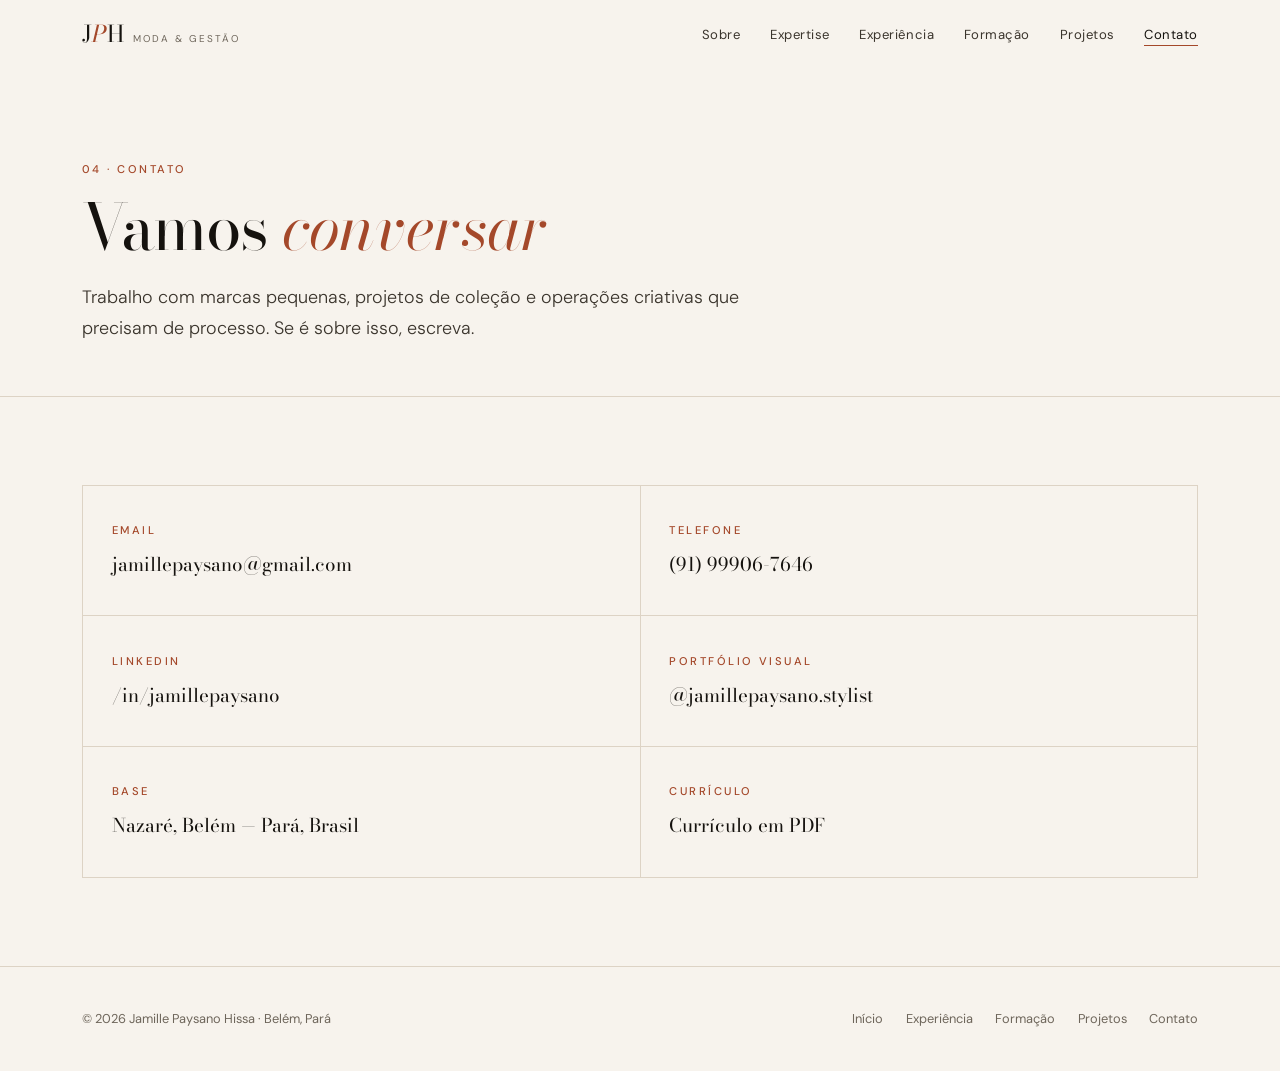
==== pages/contato.html @ a90e7019 "Site pessoal de Jamille Paysano Hissa Base estrutural do visionmauri, identidade visual refeita para" ====
<!DOCTYPE html>
<html lang="pt-BR">
<head>
<meta charset="UTF-8">
<meta name="viewport" content="width=device-width, initial-scale=1.0">
<title>Contato | Jamille Paysano Hissa</title>
<meta name="description" content="Como falar com Jamille Paysano Hissa. Belém, Pará.">
<link rel="preconnect" href="https://fonts.googleapis.com">
<link rel="preconnect" href="https://fonts.gstatic.com" crossorigin>
<link href="https://fonts.googleapis.com/css2?family=Bodoni+Moda:ital,opsz,wght@0,6..96,400;0,6..96,500;1,6..96,400&family=DM+Sans:ital,opsz,wght@0,9..40,300;0,9..40,400;0,9..40,500;1,9..40,300&display=swap" rel="stylesheet">
<link rel="stylesheet" href="../css/styles.css">
</head>
<body>

<header>
  <nav class="navbar">
    <a class="brand" href="../index.html">
      <span class="brand-mark">J<span>P</span>H</span>
      <span class="brand-sub">Moda &amp; Gestão</span>
    </a>
    <button class="nav-toggle" aria-label="Abrir menu" aria-expanded="false"><span></span><span></span><span></span></button>
    <ul class="nav-links">
      <li><a href="../index.html#sobre">Sobre</a></li>
      <li><a href="../index.html#expertise">Expertise</a></li>
      <li><a href="experiencia.html">Experiência</a></li>
      <li><a href="formacao.html">Formação</a></li>
      <li><a href="projetos.html">Projetos</a></li>
      <li><a href="contato.html" class="active">Contato</a></li>
    </ul>
  </nav>
</header>

<main>
  <section class="page-head">
    <div class="wrap">
      <p class="eyebrow">04 · Contato</p>
      <h1 class="display">Vamos <em>conversar</em></h1>
      <p class="lede">
        Trabalho com marcas pequenas, projetos de coleção e operações criativas que
        precisam de processo. Se é sobre isso, escreva.
      </p>
    </div>
  </section>

  <section class="section">
    <div class="wrap">
      <div class="contact-grid reveal">
        <div class="contact-cell">
          <span class="eyebrow">Email</span>
          <a href="mailto:jamillepaysano@gmail.com">jamillepaysano@gmail.com</a>
        </div>
        <div class="contact-cell">
          <span class="eyebrow">Telefone</span>
          <a href="tel:+5591999067646">(91) 99906-7646</a>
        </div>
        <div class="contact-cell">
          <span class="eyebrow">LinkedIn</span>
          <a href="https://www.linkedin.com/in/jamillepaysano/" target="_blank" rel="noopener">/in/jamillepaysano</a>
        </div>
        <div class="contact-cell">
          <span class="eyebrow">Portfólio visual</span>
          <a href="https://www.instagram.com/jamillepaysano.stylist/" target="_blank" rel="noopener">@jamillepaysano.stylist</a>
        </div>
        <div class="contact-cell">
          <span class="eyebrow">Base</span>
          <p>Nazaré, Belém — Pará, Brasil</p>
        </div>
        <div class="contact-cell">
          <span class="eyebrow">Currículo</span>
          <!-- SUBSTITUIR: colocar o PDF em assets/ e apontar o link -->
          <a href="#">Currículo em PDF</a>
        </div>
      </div>
    </div>
  </section>
</main>

<footer>
  <div class="wrap footer-in">
    <p>© <span data-year></span> Jamille Paysano Hissa · Belém, Pará</p>
    <div class="footer-links">
      <a href="../index.html">Início</a>
      <a href="experiencia.html">Experiência</a>
      <a href="formacao.html">Formação</a>
      <a href="projetos.html">Projetos</a>
      <a href="contato.html">Contato</a>
    </div>
  </div>
</footer>

<script src="../js/script.js"></script>
</body>
</html>
---- css/styles.css ----
/* ============================================================
   Jamille Paysano Hissa — identidade visual
   Editorial de moda com rigor de gestão.
   Bone + ink + argila. Serifa didone no display, sans no corpo.
   ============================================================ */

:root{
  --bone:#F7F3ED;
  --bone-2:#EFE9E0;
  --ink:#15120E;
  --ink-soft:#3A342C;
  --stone:#6E665B;
  --line:#DDD3C5;
  --clay:#A4482A;
  --clay-deep:#7E351D;
  --sand:#E6DCCD;
  --white:#FFFFFF;
  --radius:2px;
  --wrap:1180px;
}

*,*::before,*::after{box-sizing:border-box;margin:0;padding:0}

html{font-size:16px;scroll-behavior:smooth}

body{
  font-family:'DM Sans',-apple-system,BlinkMacSystemFont,'Segoe UI',sans-serif;
  background:var(--bone);
  color:var(--ink);
  line-height:1.65;
  -webkit-font-smoothing:antialiased;
  display:flex;flex-direction:column;min-height:100vh;
}

main{flex:1}
img{max-width:100%;height:auto;display:block}
a{color:inherit;text-decoration:none}

.wrap{width:100%;max-width:var(--wrap);margin:0 auto;padding:0 2rem}

/* ---------- tipografia ---------- */

.display{
  font-family:'Bodoni Moda',Georgia,serif;
  font-weight:400;
  letter-spacing:-.015em;
  line-height:1.04;
}
.display em{font-style:italic;color:var(--clay)}

.eyebrow{
  font-size:.7rem;font-weight:500;letter-spacing:.22em;
  text-transform:uppercase;color:var(--clay);
}
.eyebrow--muted{color:var(--stone)}

.lede{font-size:1.12rem;font-weight:300;color:var(--ink-soft);line-height:1.75}

.rule{height:1px;background:var(--line);border:0;margin:0}

/* ---------- header ---------- */

header{
  position:fixed;top:0;left:0;right:0;z-index:900;
  transition:background .35s ease, box-shadow .35s ease;
}
header.scrolled{
  background:rgba(247,243,237,.94);
  backdrop-filter:blur(14px);
  box-shadow:0 1px 0 var(--line);
}
.navbar{
  max-width:var(--wrap);margin:0 auto;padding:0 2rem;height:68px;
  display:flex;align-items:center;justify-content:space-between;gap:2rem;
}
.brand{display:flex;align-items:baseline;gap:.55rem}
.brand-mark{
  font-family:'Bodoni Moda',serif;font-size:1.45rem;font-weight:400;
  letter-spacing:.02em;
}
.brand-mark span{color:var(--clay);font-style:italic}
.brand-sub{
  font-size:.62rem;letter-spacing:.2em;text-transform:uppercase;color:var(--stone);
}
.nav-links{display:flex;align-items:center;gap:1.85rem;list-style:none}
.nav-links a{
  font-size:.82rem;letter-spacing:.04em;color:var(--ink-soft);
  padding-bottom:2px;border-bottom:1px solid transparent;transition:.2s;
}
.nav-links a:hover,.nav-links a.active{color:var(--ink);border-bottom-color:var(--clay)}
.nav-toggle{display:none;background:none;border:0;cursor:pointer;padding:.4rem}
.nav-toggle span{display:block;width:22px;height:1.5px;background:var(--ink);margin:5px 0;transition:.25s}

/* ---------- hero ---------- */

.hero{padding:11rem 0 5.5rem;position:relative;overflow:hidden}
.hero::after{
  content:"";position:absolute;right:-14vw;top:14%;
  width:46vw;height:46vw;max-width:620px;max-height:620px;
  border:1px solid var(--line);border-radius:50%;pointer-events:none;
}
.hero-grid{display:grid;grid-template-columns:1.55fr .95fr;gap:4.5rem;align-items:end;position:relative;z-index:2}
.hero-name{font-size:clamp(3rem,7.5vw,6rem);margin:1.4rem 0 1.8rem}
.hero-mission{max-width:34rem;margin-bottom:2.4rem}

.cta-row{display:flex;gap:.9rem;flex-wrap:wrap}
.btn{
  display:inline-flex;align-items:center;gap:.5rem;
  padding:.82rem 1.7rem;font-size:.83rem;letter-spacing:.06em;
  text-transform:uppercase;font-weight:500;border-radius:var(--radius);
  transition:.22s ease;border:1px solid transparent;
}
.btn-solid{background:var(--ink);color:var(--bone)}
.btn-solid:hover{background:var(--clay)}
.btn-ghost{border-color:var(--line);color:var(--ink-soft)}
.btn-ghost:hover{border-color:var(--ink);color:var(--ink)}

/* ficha lateral do hero */
.spec{border-top:2px solid var(--ink);padding-top:1.1rem}
.spec-row{display:flex;justify-content:space-between;gap:1rem;padding:.72rem 0;border-bottom:1px solid var(--line);font-size:.84rem}
.spec-row dt{color:var(--stone);letter-spacing:.02em}
.spec-row dd{text-align:right;font-weight:500}

/* ---------- seções ---------- */

.section{padding:5.5rem 0}
.section--alt{background:var(--bone-2)}
.section-head{display:flex;align-items:baseline;gap:1.2rem;margin-bottom:2.6rem}
.section-num{
  font-family:'Bodoni Moda',serif;font-size:.95rem;color:var(--clay);
  font-style:italic;padding-top:.2rem;
}
.section-title{font-family:'Bodoni Moda',serif;font-size:clamp(1.8rem,3.4vw,2.6rem);font-weight:400;line-height:1.1}

.two-col{display:grid;grid-template-columns:1.35fr .65fr;gap:4rem;align-items:start}
.prose p{margin-bottom:1.15rem;color:var(--ink-soft)}
.prose p:last-child{margin-bottom:0}
.pull{
  font-family:'Bodoni Moda',serif;font-size:1.32rem;line-height:1.45;
  border-left:2px solid var(--clay);padding-left:1.3rem;color:var(--ink);
}
.pull-cap{margin-top:1rem;font-size:.72rem;letter-spacing:.16em;text-transform:uppercase;color:var(--stone)}

/* ---------- grade de expertise ---------- */

.grid-6{display:grid;grid-template-columns:repeat(3,1fr);gap:1px;background:var(--line);border:1px solid var(--line)}
.cardx{background:var(--bone);padding:2rem 1.6rem;transition:background .25s ease}
.cardx:hover{background:var(--white)}
.cardx-tag{
  font-size:.6rem;letter-spacing:.2em;text-transform:uppercase;
  color:var(--stone);margin-bottom:.85rem;display:block;
}
.cardx-tag--dual{color:var(--clay);font-weight:600}
.cardx h3{font-family:'Bodoni Moda',serif;font-weight:400;font-size:1.16rem;line-height:1.25;margin-bottom:.7rem}
.cardx p{font-size:.87rem;color:var(--stone);line-height:1.62}
.cardx-icon{width:26px;height:26px;margin-bottom:1.15rem;stroke:var(--ink);fill:none;stroke-width:1.4}

/* ---------- eixos ---------- */

.axes{display:grid;grid-template-columns:repeat(3,1fr);gap:2.6rem}
.axis{border-top:2px solid var(--ink);padding-top:1.2rem}
.axis-n{font-family:'Bodoni Moda',serif;font-style:italic;color:var(--clay);font-size:.95rem}
.axis h3{font-family:'Bodoni Moda',serif;font-weight:400;font-size:1.3rem;margin:.35rem 0 .8rem}
.axis p{font-size:.9rem;color:var(--stone);margin-bottom:.9rem}
.axis ul{list-style:none;font-size:.86rem;color:var(--ink-soft)}
.axis li{padding-left:1rem;position:relative;margin-bottom:.45rem}
.axis li::before{content:"";position:absolute;left:0;top:.62em;width:5px;height:1px;background:var(--clay)}
.axis-note{margin-top:1rem;font-size:.78rem;font-style:italic;color:var(--stone);line-height:1.6}

/* ---------- listagem (experiência, formação) ---------- */

.entry{display:grid;grid-template-columns:170px 1fr;gap:2.5rem;padding:2.2rem 0;border-bottom:1px solid var(--line)}
.entry:first-of-type{border-top:1px solid var(--line)}
.entry-date{font-size:.78rem;letter-spacing:.1em;text-transform:uppercase;color:var(--stone);padding-top:.35rem}
.entry h3{font-family:'Bodoni Moda',serif;font-weight:400;font-size:1.42rem;line-height:1.2;margin-bottom:.25rem}
.entry-org{font-size:.88rem;color:var(--clay);margin-bottom:1rem}
.entry ul{list-style:none}
.entry li{padding-left:1.15rem;position:relative;margin-bottom:.55rem;color:var(--ink-soft);font-size:.94rem}
.entry li::before{content:"";position:absolute;left:0;top:.68em;width:6px;height:1px;background:var(--stone)}

/* ---------- projetos ---------- */

.projects{display:grid;grid-template-columns:repeat(2,1fr);gap:2.5rem}
.project{border:1px solid var(--line);background:var(--white);display:flex;flex-direction:column}
.project-canvas{
  aspect-ratio:4/3;background:var(--sand);position:relative;overflow:hidden;
  display:flex;align-items:center;justify-content:center;
}
.project-canvas span{
  font-family:'Bodoni Moda',serif;font-size:.74rem;letter-spacing:.2em;
  text-transform:uppercase;color:var(--stone);
}
.project-body{padding:1.7rem}
.project h3{font-family:'Bodoni Moda',serif;font-weight:400;font-size:1.3rem;margin-bottom:.4rem}
.project-meta{font-size:.74rem;letter-spacing:.14em;text-transform:uppercase;color:var(--clay);margin-bottom:.9rem}
.project p{font-size:.9rem;color:var(--stone)}

/* ---------- tabela de competências ---------- */

.skills{border-top:2px solid var(--ink)}
.skill-row{display:grid;grid-template-columns:200px 1fr;gap:2rem;padding:1.05rem 0;border-bottom:1px solid var(--line)}
.skill-row dt{font-size:.76rem;letter-spacing:.14em;text-transform:uppercase;color:var(--stone);padding-top:.15rem}
.skill-row dd{font-size:.93rem;color:var(--ink-soft)}

/* ---------- contato ---------- */

.contact-grid{display:grid;grid-template-columns:repeat(2,1fr);gap:1px;background:var(--line);border:1px solid var(--line)}
.contact-cell{background:var(--bone);padding:2.2rem 1.8rem}
.contact-cell .eyebrow{margin-bottom:.6rem;display:block}
.contact-cell a,.contact-cell p{font-family:'Bodoni Moda',serif;font-size:1.18rem;color:var(--ink);word-break:break-word}
.contact-cell a:hover{color:var(--clay)}

/* ---------- rodapé ---------- */

footer{border-top:1px solid var(--line);padding:2.6rem 0;margin-top:auto;background:var(--bone)}
.footer-in{display:flex;justify-content:space-between;align-items:center;gap:1.5rem;flex-wrap:wrap}
.footer-in p,.footer-in a{font-size:.8rem;color:var(--stone)}
.footer-links{display:flex;gap:1.4rem}
.footer-links a:hover{color:var(--clay)}

/* ---------- página interna ---------- */

.page-head{padding:10rem 0 3.2rem;border-bottom:1px solid var(--line)}
.page-head .display{font-size:clamp(2.4rem,5.5vw,4rem);margin-top:1rem}
.page-head .lede{margin-top:1.3rem;max-width:44rem}

/* ---------- reveal ---------- */

.reveal{opacity:1;transform:none;transition:opacity .7s ease,transform .7s ease}
.js-reveal{opacity:0;transform:translateY(24px)}
.js-reveal.on{opacity:1;transform:translateY(0)}

/* ---------- responsivo ---------- */

@media(max-width:960px){
  .hero-grid,.two-col{grid-template-columns:1fr;gap:2.6rem}
  .grid-6{grid-template-columns:repeat(2,1fr)}
  .axes{grid-template-columns:1fr;gap:2rem}
  .projects{grid-template-columns:1fr}
  .hero::after{display:none}
}
@media(max-width:680px){
  .wrap,.navbar{padding:0 1.25rem}
  .hero{padding:8.5rem 0 4rem}
  .grid-6{grid-template-columns:1fr}
  .entry{grid-template-columns:1fr;gap:.8rem}
  .contact-grid{grid-template-columns:1fr}
  .skill-row{grid-template-columns:1fr;gap:.35rem}
  .nav-toggle{display:block}
  .nav-links{
    position:absolute;top:68px;left:0;right:0;flex-direction:column;
    align-items:flex-start;gap:0;background:var(--bone);
    border-top:1px solid var(--line);padding:.5rem 1.25rem 1.25rem;
    max-height:0;overflow:hidden;transition:max-height .3s ease;
  }
  .nav-links.open{max-height:340px}
  .nav-links li{width:100%;border-bottom:1px solid var(--line)}
  .nav-links a{display:block;padding:.85rem 0;border-bottom:0}
}
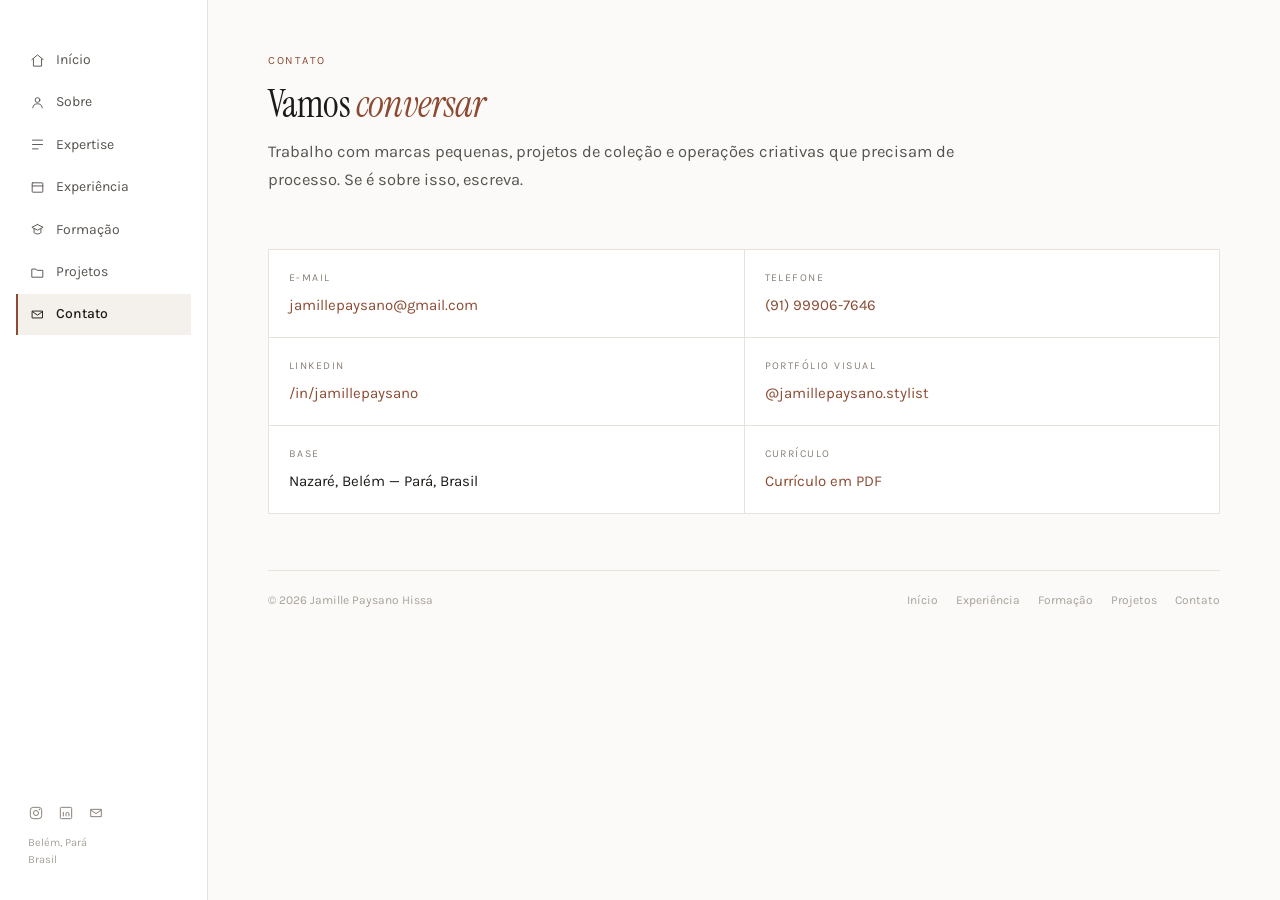
==== commit 1a032f40: "Redesenha o site com menu lateral e nova tipografia Estrutura inspirada em williamcantu.com: menu la" ====
--- a/pages/contato.html
+++ b/pages/contato.html
@@ -7,46 +7,54 @@
 <meta name="description" content="Como falar com Jamille Paysano Hissa. Belém, Pará.">
 <link rel="preconnect" href="https://fonts.googleapis.com">
 <link rel="preconnect" href="https://fonts.gstatic.com" crossorigin>
-<link href="https://fonts.googleapis.com/css2?family=Bodoni+Moda:ital,opsz,wght@0,6..96,400;0,6..96,500;1,6..96,400&family=DM+Sans:ital,opsz,wght@0,9..40,300;0,9..40,400;0,9..40,500;1,9..40,300&display=swap" rel="stylesheet">
+<link href="https://fonts.googleapis.com/css2?family=Instrument+Serif:ital@0;1&amp;family=Karla:ital,wght@0,300;0,400;0,500;0,600;1,400&amp;display=swap" rel="stylesheet">
 <link rel="stylesheet" href="../css/styles.css">
 </head>
 <body>
 
-<header>
-  <nav class="navbar">
-    <a class="brand" href="../index.html">
-      <span class="brand-mark">J<span>P</span>H</span>
-      <span class="brand-sub">Moda &amp; Gestão</span>
-    </a>
-    <button class="nav-toggle" aria-label="Abrir menu" aria-expanded="false"><span></span><span></span><span></span></button>
-    <ul class="nav-links">
-      <li><a href="../index.html#sobre">Sobre</a></li>
-      <li><a href="../index.html#expertise">Expertise</a></li>
-      <li><a href="experiencia.html">Experiência</a></li>
-      <li><a href="formacao.html">Formação</a></li>
-      <li><a href="projetos.html">Projetos</a></li>
-      <li><a href="contato.html" class="active">Contato</a></li>
+<div class="shell">
+  <aside class="sidebar">
+    <div class="topbar">
+      <a class="brand" href="../index.html">
+        <span class="brand-mark">Jamille<span>.</span></span>
+        <span class="brand-sub">Moda &amp; Gestão</span>
+      </a>
+      <button class="nav-toggle" aria-label="Abrir menu" aria-expanded="false" aria-controls="nav">
+        <svg viewBox="0 0 24 24" aria-hidden="true"><path d="M4 7h16M4 12h16M4 17h16"/></svg>
+      </button>
+    </div>
+
+    <ul class="nav" id="nav">
+      <li><a href="../index.html"><svg viewBox="0 0 24 24" aria-hidden="true"><path d="M3 10.5 12 3l9 7.5"/><path d="M5.5 9.5V21h13V9.5"/></svg>Início</a></li>
+      <li><a href="../index.html#sobre"><svg viewBox="0 0 24 24" aria-hidden="true"><circle cx="12" cy="8" r="3.8"/><path d="M4.5 20.5c0-4.1 3.4-6.5 7.5-6.5s7.5 2.4 7.5 6.5"/></svg>Sobre</a></li>
+      <li><a href="../index.html#expertise"><svg viewBox="0 0 24 24" aria-hidden="true"><path d="M4 5h16M4 12h16M4 19h9"/></svg>Expertise</a></li>
+      <li><a href="experiencia.html"><svg viewBox="0 0 24 24" aria-hidden="true"><rect x="3.5" y="4.5" width="17" height="15" rx="1"/><path d="M3.5 9.5h17"/></svg>Experiência</a></li>
+      <li><a href="formacao.html"><svg viewBox="0 0 24 24" aria-hidden="true"><path d="M12 4 3 8.5l9 4.5 9-4.5L12 4Z"/><path d="M6.5 11v5.5c0 1.4 2.5 2.5 5.5 2.5s5.5-1.1 5.5-2.5V11"/></svg>Formação</a></li>
+      <li><a href="projetos.html"><svg viewBox="0 0 24 24" aria-hidden="true"><path d="M3.5 6.5h6l1.5 2h9.5v11h-17z"/></svg>Projetos</a></li>
+      <li><a href="contato.html" class="active" aria-current="page"><svg viewBox="0 0 24 24" aria-hidden="true"><path d="M4 6.5h16v11H4z"/><path d="m4 7.5 8 5.5 8-5.5"/></svg>Contato</a></li>
     </ul>
-  </nav>
-</header>
 
-<main>
-  <section class="page-head">
-    <div class="wrap">
-      <p class="eyebrow">04 · Contato</p>
+    <div class="sidebar-foot">
+      <div class="social">
+        <a href="https://www.instagram.com/jamillepaysano.stylist/" target="_blank" rel="noopener" aria-label="Instagram"><svg viewBox="0 0 24 24"><rect x="3.5" y="3.5" width="17" height="17" rx="4.5"/><circle cx="12" cy="12" r="3.8"/><circle cx="17.2" cy="6.8" r="1" fill="currentColor" stroke="none"/></svg></a>
+        <a href="https://www.linkedin.com/in/jamillepaysano/" target="_blank" rel="noopener" aria-label="LinkedIn"><svg viewBox="0 0 24 24"><rect x="3.5" y="3.5" width="17" height="17" rx="1.5"/><path d="M8 10.5v6.5M8 7.4v.1M12 17v-3.8a2.2 2.2 0 0 1 4.4 0V17"/></svg></a>
+        <a href="mailto:jamillepaysano@gmail.com" aria-label="E-mail"><svg viewBox="0 0 24 24"><path d="M4 6.5h16v11H4z"/><path d="m4 7.5 8 5.5 8-5.5"/></svg></a>
+      </div>
+      <p class="sidebar-base">Belém, Pará<br>Brasil</p>
+    </div>
+  </aside>
+
+  <main class="content">
+    <section class="page-head">
+      <p class="eyebrow">Contato</p>
       <h1 class="display">Vamos <em>conversar</em></h1>
-      <p class="lede">
-        Trabalho com marcas pequenas, projetos de coleção e operações criativas que
-        precisam de processo. Se é sobre isso, escreva.
-      </p>
-    </div>
-  </section>
+      <p class="lede">Trabalho com marcas pequenas, projetos de coleção e operações criativas que precisam de processo. Se é sobre isso, escreva.</p>
+    </section>
 
-  <section class="section">
-    <div class="wrap">
+    <section class="block">
       <div class="contact-grid reveal">
         <div class="contact-cell">
-          <span class="eyebrow">Email</span>
+          <span class="eyebrow">E-mail</span>
           <a href="mailto:jamillepaysano@gmail.com">jamillepaysano@gmail.com</a>
         </div>
         <div class="contact-cell">
@@ -71,22 +79,20 @@
           <a href="#">Currículo em PDF</a>
         </div>
       </div>
+    </section>
+
+    <div class="foot">
+      <span>© <span data-year></span> Jamille Paysano Hissa</span>
+      <div class="foot-links">
+        <a href="../index.html">Início</a>
+        <a href="experiencia.html">Experiência</a>
+        <a href="formacao.html">Formação</a>
+        <a href="projetos.html">Projetos</a>
+        <a href="contato.html">Contato</a>
+      </div>
     </div>
-  </section>
-</main>
-
-<footer>
-  <div class="wrap footer-in">
-    <p>© <span data-year></span> Jamille Paysano Hissa · Belém, Pará</p>
-    <div class="footer-links">
-      <a href="../index.html">Início</a>
-      <a href="experiencia.html">Experiência</a>
-      <a href="formacao.html">Formação</a>
-      <a href="projetos.html">Projetos</a>
-      <a href="contato.html">Contato</a>
-    </div>
-  </div>
-</footer>
+  </main>
+</div>
 
 <script src="../js/script.js"></script>
 </body>
--- a/css/styles.css
+++ b/css/styles.css
@@ -1,22 +1,29 @@
 /* ============================================================
    Jamille Paysano Hissa — identidade visual
-   Editorial de moda com rigor de gestão.
-   Bone + ink + argila. Serifa didone no display, sans no corpo.
+   Estrutura: menu lateral fixo, ficha rótulo+valor, cards em grade.
+   Instrument Serif no display, Karla no corpo. Argila como accent.
    ============================================================ */
 
 :root{
-  --bone:#F7F3ED;
-  --bone-2:#EFE9E0;
-  --ink:#15120E;
-  --ink-soft:#3A342C;
-  --stone:#6E665B;
-  --line:#DDD3C5;
-  --clay:#A4482A;
-  --clay-deep:#7E351D;
-  --sand:#E6DCCD;
-  --white:#FFFFFF;
-  --radius:2px;
-  --wrap:1180px;
+  --bg:#FBFAF8;
+  --surface:#FFFFFF;
+  --ink:#1C1917;
+  --ink-2:#57534E;
+  --ink-3:#78716C;
+  --muted:#8A8178;
+  --faint:#A8A099;
+  --line:#E7E2DA;
+  --line-2:#EDE8E0;
+  --clay:#8C4A32;
+  --clay-deep:#6B3524;
+  --clay-line:#E0CFC5;
+  --clay-wash:#F4F1EC;
+
+  --serif:'Instrument Serif',Georgia,'Times New Roman',serif;
+  --sans:Karla,-apple-system,BlinkMacSystemFont,'Helvetica Neue',Arial,sans-serif;
+
+  --nav-w:208px;
+  --pad-x:60px;
 }
 
 *,*::before,*::after{box-sizing:border-box;margin:0;padding:0}
@@ -24,236 +31,335 @@
 html{font-size:16px;scroll-behavior:smooth}
 
 body{
-  font-family:'DM Sans',-apple-system,BlinkMacSystemFont,'Segoe UI',sans-serif;
-  background:var(--bone);
+  font-family:var(--sans);
+  background:var(--bg);
   color:var(--ink);
-  line-height:1.65;
+  font-size:15px;
+  line-height:1.6;
   -webkit-font-smoothing:antialiased;
-  display:flex;flex-direction:column;min-height:100vh;
-}
-
-main{flex:1}
+}
+
 img{max-width:100%;height:auto;display:block}
-a{color:inherit;text-decoration:none}
-
-.wrap{width:100%;max-width:var(--wrap);margin:0 auto;padding:0 2rem}
+a{color:var(--clay);text-decoration:none;transition:color .18s ease}
+a:hover{color:var(--clay-deep)}
 
 /* ---------- tipografia ---------- */
 
 .display{
-  font-family:'Bodoni Moda',Georgia,serif;
+  font-family:var(--serif);
   font-weight:400;
   letter-spacing:-.015em;
-  line-height:1.04;
+  line-height:1.06;
 }
 .display em{font-style:italic;color:var(--clay)}
 
 .eyebrow{
-  font-size:.7rem;font-weight:500;letter-spacing:.22em;
-  text-transform:uppercase;color:var(--clay);
-}
-.eyebrow--muted{color:var(--stone)}
-
-.lede{font-size:1.12rem;font-weight:300;color:var(--ink-soft);line-height:1.75}
-
-.rule{height:1px;background:var(--line);border:0;margin:0}
-
-/* ---------- header ---------- */
-
-header{
-  position:fixed;top:0;left:0;right:0;z-index:900;
-  transition:background .35s ease, box-shadow .35s ease;
-}
-header.scrolled{
-  background:rgba(247,243,237,.94);
-  backdrop-filter:blur(14px);
-  box-shadow:0 1px 0 var(--line);
-}
-.navbar{
-  max-width:var(--wrap);margin:0 auto;padding:0 2rem;height:68px;
-  display:flex;align-items:center;justify-content:space-between;gap:2rem;
-}
-.brand{display:flex;align-items:baseline;gap:.55rem}
+  display:inline-flex;align-items:center;gap:7px;
+  font-size:11px;letter-spacing:.14em;text-transform:uppercase;
+  color:var(--clay);
+}
+.eyebrow--muted{color:var(--muted)}
+
+.lede{font-size:16.5px;line-height:1.68;color:var(--ink-2);text-wrap:pretty}
+
+/* ---------- layout base ---------- */
+
+.shell{display:flex;min-height:100vh}
+
+.content{
+  flex-grow:1;min-width:0;
+  margin-left:var(--nav-w);
+  padding:52px var(--pad-x) 60px;
+  display:flex;flex-direction:column;gap:56px;
+}
+
+/* ---------- menu lateral ---------- */
+
+.sidebar{
+  position:fixed;top:0;left:0;bottom:0;width:var(--nav-w);
+  background:var(--surface);border-right:1px solid var(--line);
+  padding:40px 0 32px;
+  display:flex;flex-direction:column;gap:44px;
+  z-index:900;
+}
+
+.brand{display:block;padding:0 28px;color:var(--ink)}
+.brand:hover{color:var(--ink)}
 .brand-mark{
-  font-family:'Bodoni Moda',serif;font-size:1.45rem;font-weight:400;
-  letter-spacing:.02em;
-}
-.brand-mark span{color:var(--clay);font-style:italic}
+  font-family:var(--serif);font-size:27px;line-height:1;letter-spacing:-.01em;
+  display:block;
+}
+.brand-mark span{font-style:italic;color:var(--clay)}
 .brand-sub{
-  font-size:.62rem;letter-spacing:.2em;text-transform:uppercase;color:var(--stone);
-}
-.nav-links{display:flex;align-items:center;gap:1.85rem;list-style:none}
-.nav-links a{
-  font-size:.82rem;letter-spacing:.04em;color:var(--ink-soft);
-  padding-bottom:2px;border-bottom:1px solid transparent;transition:.2s;
-}
-.nav-links a:hover,.nav-links a.active{color:var(--ink);border-bottom-color:var(--clay)}
-.nav-toggle{display:none;background:none;border:0;cursor:pointer;padding:.4rem}
-.nav-toggle span{display:block;width:22px;height:1.5px;background:var(--ink);margin:5px 0;transition:.25s}
-
-/* ---------- hero ---------- */
-
-.hero{padding:11rem 0 5.5rem;position:relative;overflow:hidden}
-.hero::after{
-  content:"";position:absolute;right:-14vw;top:14%;
-  width:46vw;height:46vw;max-width:620px;max-height:620px;
-  border:1px solid var(--line);border-radius:50%;pointer-events:none;
-}
-.hero-grid{display:grid;grid-template-columns:1.55fr .95fr;gap:4.5rem;align-items:end;position:relative;z-index:2}
-.hero-name{font-size:clamp(3rem,7.5vw,6rem);margin:1.4rem 0 1.8rem}
-.hero-mission{max-width:34rem;margin-bottom:2.4rem}
-
-.cta-row{display:flex;gap:.9rem;flex-wrap:wrap}
+  display:block;margin-top:8px;
+  font-size:10.5px;letter-spacing:.16em;text-transform:uppercase;color:var(--muted);
+}
+
+.nav{display:flex;flex-direction:column;gap:2px;padding:0 16px;list-style:none}
+.nav a{
+  display:flex;align-items:center;gap:11px;
+  padding:9px 12px;font-size:14px;color:var(--ink-2);
+  border-left:2px solid transparent;transition:background .18s ease,color .18s ease;
+}
+.nav a:hover{background:var(--clay-wash);color:var(--ink)}
+.nav a.active{background:var(--clay-wash);border-left-color:var(--clay);color:var(--ink);font-weight:500}
+.nav svg{width:15px;height:15px;flex-shrink:0;stroke:currentColor;fill:none;stroke-width:1.5;stroke-linecap:round;stroke-linejoin:round}
+
+.sidebar-foot{margin-top:auto;padding:0 28px;display:flex;flex-direction:column;gap:14px}
+.social{display:flex;gap:14px}
+.social a{color:var(--muted);display:flex}
+.social a:hover{color:var(--clay)}
+.social svg{width:16px;height:16px;stroke:currentColor;fill:none;stroke-width:1.5}
+.sidebar-base{font-size:11px;color:var(--faint);line-height:1.5}
+
+.nav-toggle{display:none;background:none;border:0;cursor:pointer;padding:6px}
+.nav-toggle svg{width:22px;height:22px;stroke:var(--ink);fill:none;stroke-width:1.5;stroke-linecap:round}
+.topbar{display:none}
+
+/* ---------- cabeçalho de apresentação ---------- */
+
+.intro{display:flex;gap:44px;align-items:flex-start}
+.intro-aside{flex-shrink:0;width:244px;display:flex;flex-direction:column;gap:16px}
+.intro-main{flex-grow:1;min-width:0;display:flex;flex-direction:column;gap:20px}
+
+.portrait{
+  width:100%;height:300px;object-fit:cover;object-position:center 14%;
+  filter:saturate(.94);
+}
+
+.status{
+  align-self:flex-start;
+  border:1px solid var(--clay-line);padding:5px 11px;
+}
+.status::before{
+  content:"";width:5px;height:5px;border-radius:50%;background:var(--clay);
+}
+
+.intro-name{font-size:46px;margin-bottom:14px}
+.intro-lede{max-width:41em}
+
+/* ficha rótulo + valor */
+.spec{
+  display:grid;grid-template-columns:repeat(2,minmax(0,1fr));gap:11px 40px;
+  padding:22px 0;border-top:1px solid var(--line);border-bottom:1px solid var(--line);
+}
+.spec-row{display:flex;gap:9px;align-items:baseline;font-size:13.5px;line-height:1.5}
+.spec-row dt{color:var(--muted);min-width:92px;flex-shrink:0}
+.spec-row dd{color:var(--ink)}
+
+/* ficha compacta da coluna do retrato */
+.mini{display:flex;flex-direction:column;gap:7px}
+.mini-row{
+  display:flex;justify-content:space-between;gap:12px;font-size:12.5px;
+  border-bottom:1px solid var(--line-2);padding-bottom:6px;
+}
+.mini-row:last-child{border-bottom:0;padding-bottom:0}
+.mini-row dt{color:var(--muted)}
+.mini-row dd{font-weight:500;text-align:right}
+
+/* ---------- botões ---------- */
+
+.actions{display:flex;gap:9px;flex-wrap:wrap}
 .btn{
-  display:inline-flex;align-items:center;gap:.5rem;
-  padding:.82rem 1.7rem;font-size:.83rem;letter-spacing:.06em;
-  text-transform:uppercase;font-weight:500;border-radius:var(--radius);
-  transition:.22s ease;border:1px solid transparent;
-}
-.btn-solid{background:var(--ink);color:var(--bone)}
-.btn-solid:hover{background:var(--clay)}
-.btn-ghost{border-color:var(--line);color:var(--ink-soft)}
+  display:inline-flex;align-items:center;gap:8px;
+  font-size:13.5px;padding:10px 17px;border:1px solid transparent;
+  transition:background .18s ease,border-color .18s ease,color .18s ease;
+}
+.btn svg{width:14px;height:14px;stroke:currentColor;fill:none;stroke-width:1.6;flex-shrink:0}
+.btn-solid{background:var(--ink);color:var(--bg)}
+.btn-solid:hover{background:var(--clay);color:var(--bg)}
+.btn-ghost{background:var(--surface);border-color:#DDD6CC;color:var(--ink)}
 .btn-ghost:hover{border-color:var(--ink);color:var(--ink)}
 
-/* ficha lateral do hero */
-.spec{border-top:2px solid var(--ink);padding-top:1.1rem}
-.spec-row{display:flex;justify-content:space-between;gap:1rem;padding:.72rem 0;border-bottom:1px solid var(--line);font-size:.84rem}
-.spec-row dt{color:var(--stone);letter-spacing:.02em}
-.spec-row dd{text-align:right;font-weight:500}
-
 /* ---------- seções ---------- */
 
-.section{padding:5.5rem 0}
-.section--alt{background:var(--bone-2)}
-.section-head{display:flex;align-items:baseline;gap:1.2rem;margin-bottom:2.6rem}
-.section-num{
-  font-family:'Bodoni Moda',serif;font-size:.95rem;color:var(--clay);
-  font-style:italic;padding-top:.2rem;
-}
-.section-title{font-family:'Bodoni Moda',serif;font-size:clamp(1.8rem,3.4vw,2.6rem);font-weight:400;line-height:1.1}
-
-.two-col{display:grid;grid-template-columns:1.35fr .65fr;gap:4rem;align-items:start}
-.prose p{margin-bottom:1.15rem;color:var(--ink-soft)}
-.prose p:last-child{margin-bottom:0}
+.block{display:flex;flex-direction:column;gap:22px}
+.block-head{
+  display:flex;align-items:baseline;justify-content:space-between;gap:16px;
+  border-bottom:1px solid var(--line);padding-bottom:13px;
+}
+.block-title{font-family:var(--serif);font-size:27px;font-weight:400;letter-spacing:-.01em}
+.block-note{font-size:12px;color:var(--faint)}
+.block-note a{color:var(--clay)}
+
+/* ---------- grade de cards ---------- */
+
+.cards{
+  display:grid;grid-template-columns:repeat(3,minmax(0,1fr));gap:1px;
+  background:var(--line);border:1px solid var(--line);
+}
+.card{background:var(--surface);padding:22px 20px;display:flex;flex-direction:column;gap:10px}
+.card svg{width:19px;height:19px;stroke:var(--clay);fill:none;stroke-width:1.4;stroke-linecap:round;stroke-linejoin:round}
+.card h3{font-size:15.5px;font-weight:600;line-height:1.3}
+.card p{font-size:13.5px;color:var(--ink-3);line-height:1.6}
+.card-tag{font-size:10.5px;letter-spacing:.12em;text-transform:uppercase;color:var(--faint)}
+
+/* ---------- lista de percurso / entradas ---------- */
+
+.entries{display:flex;flex-direction:column}
+.entry{
+  display:grid;grid-template-columns:128px 1fr;gap:28px;
+  padding:17px 0;border-bottom:1px solid var(--line-2);align-items:start;
+}
+.entry:last-child{border-bottom:0}
+.entry-date{font-size:13px;font-weight:600;color:var(--muted)}
+.entry-body{display:flex;flex-direction:column;gap:4px;min-width:0}
+.entry-body h3{font-size:15.5px;font-weight:600;line-height:1.35}
+.entry-org{font-weight:400;color:var(--faint)}
+.entry-body p{font-size:13.5px;color:var(--ink-3);line-height:1.6}
+.entry-body ul{list-style:none;display:flex;flex-direction:column;gap:5px;margin-top:4px}
+.entry-body li{
+  font-size:13.5px;color:var(--ink-3);line-height:1.6;
+  padding-left:15px;position:relative;
+}
+.entry-body li::before{
+  content:"";position:absolute;left:0;top:.62em;
+  width:6px;height:1px;background:var(--clay-line);
+}
+
+/* ---------- eixos ---------- */
+
+.axes{display:grid;grid-template-columns:repeat(3,minmax(0,1fr));gap:1px;background:var(--line);border:1px solid var(--line)}
+.axis{background:var(--surface);padding:22px 20px;display:flex;flex-direction:column;gap:10px}
+.axis-n{font-size:10.5px;letter-spacing:.14em;text-transform:uppercase;color:var(--clay)}
+.axis h3{font-size:15.5px;font-weight:600;line-height:1.3}
+.axis>p{font-size:13.5px;color:var(--ink-3);line-height:1.6}
+.axis ul{list-style:none;display:flex;flex-direction:column;gap:5px}
+.axis li{font-size:13.5px;color:var(--ink-3);line-height:1.55;padding-left:15px;position:relative}
+.axis li::before{content:"";position:absolute;left:0;top:.6em;width:6px;height:1px;background:var(--clay-line)}
+.axis-note{
+  margin-top:2px;padding-top:10px;border-top:1px solid var(--line-2);
+  font-size:12.5px;color:var(--muted);line-height:1.55;
+}
+
+/* ---------- cabeçalho de página interna ---------- */
+
+.page-head{display:flex;flex-direction:column;gap:14px}
+.page-head h1{font-size:38px}
+.page-head .lede{max-width:44em}
+
+/* ---------- projetos ---------- */
+
+.projects{display:grid;grid-template-columns:repeat(2,minmax(0,1fr));gap:1px;background:var(--line);border:1px solid var(--line)}
+.project{background:var(--surface);display:flex;flex-direction:column}
+.project-canvas{
+  aspect-ratio:4/3;background:var(--clay-wash);
+  display:flex;align-items:center;justify-content:center;
+  border-bottom:1px solid var(--line);
+}
+.project-canvas span{font-size:11px;letter-spacing:.14em;text-transform:uppercase;color:var(--faint)}
+.project-body{padding:20px;display:flex;flex-direction:column;gap:8px}
+.project-meta{font-size:11px;letter-spacing:.12em;text-transform:uppercase;color:var(--clay)}
+.project-body h3{font-size:16px;font-weight:600;line-height:1.3}
+.project-body p{font-size:13.5px;color:var(--ink-3);line-height:1.6}
+
+/* ---------- contato ---------- */
+
+.contact-grid{display:grid;grid-template-columns:repeat(2,minmax(0,1fr));gap:1px;background:var(--line);border:1px solid var(--line)}
+.contact-cell{background:var(--surface);padding:20px;display:flex;flex-direction:column;gap:6px}
+.contact-cell .eyebrow{color:var(--muted);font-size:10.5px}
+.contact-cell a,.contact-cell p{font-size:15px}
+
+/* ---------- competências ---------- */
+
+.skills{display:flex;flex-direction:column}
+.skill-row{
+  display:grid;grid-template-columns:170px 1fr;gap:28px;
+  padding:15px 0;border-bottom:1px solid var(--line-2);
+}
+.skill-row:last-child{border-bottom:0}
+.skill-row dt{font-size:13px;font-weight:600;color:var(--muted)}
+.skill-row dd{font-size:13.5px;color:var(--ink-3);line-height:1.65}
+
+/* ---------- citação ---------- */
+
 .pull{
-  font-family:'Bodoni Moda',serif;font-size:1.32rem;line-height:1.45;
-  border-left:2px solid var(--clay);padding-left:1.3rem;color:var(--ink);
-}
-.pull-cap{margin-top:1rem;font-size:.72rem;letter-spacing:.16em;text-transform:uppercase;color:var(--stone)}
-
-/* ---------- grade de expertise ---------- */
-
-.grid-6{display:grid;grid-template-columns:repeat(3,1fr);gap:1px;background:var(--line);border:1px solid var(--line)}
-.cardx{background:var(--bone);padding:2rem 1.6rem;transition:background .25s ease}
-.cardx:hover{background:var(--white)}
-.cardx-tag{
-  font-size:.6rem;letter-spacing:.2em;text-transform:uppercase;
-  color:var(--stone);margin-bottom:.85rem;display:block;
-}
-.cardx-tag--dual{color:var(--clay);font-weight:600}
-.cardx h3{font-family:'Bodoni Moda',serif;font-weight:400;font-size:1.16rem;line-height:1.25;margin-bottom:.7rem}
-.cardx p{font-size:.87rem;color:var(--stone);line-height:1.62}
-.cardx-icon{width:26px;height:26px;margin-bottom:1.15rem;stroke:var(--ink);fill:none;stroke-width:1.4}
-
-/* ---------- eixos ---------- */
-
-.axes{display:grid;grid-template-columns:repeat(3,1fr);gap:2.6rem}
-.axis{border-top:2px solid var(--ink);padding-top:1.2rem}
-.axis-n{font-family:'Bodoni Moda',serif;font-style:italic;color:var(--clay);font-size:.95rem}
-.axis h3{font-family:'Bodoni Moda',serif;font-weight:400;font-size:1.3rem;margin:.35rem 0 .8rem}
-.axis p{font-size:.9rem;color:var(--stone);margin-bottom:.9rem}
-.axis ul{list-style:none;font-size:.86rem;color:var(--ink-soft)}
-.axis li{padding-left:1rem;position:relative;margin-bottom:.45rem}
-.axis li::before{content:"";position:absolute;left:0;top:.62em;width:5px;height:1px;background:var(--clay)}
-.axis-note{margin-top:1rem;font-size:.78rem;font-style:italic;color:var(--stone);line-height:1.6}
-
-/* ---------- listagem (experiência, formação) ---------- */
-
-.entry{display:grid;grid-template-columns:170px 1fr;gap:2.5rem;padding:2.2rem 0;border-bottom:1px solid var(--line)}
-.entry:first-of-type{border-top:1px solid var(--line)}
-.entry-date{font-size:.78rem;letter-spacing:.1em;text-transform:uppercase;color:var(--stone);padding-top:.35rem}
-.entry h3{font-family:'Bodoni Moda',serif;font-weight:400;font-size:1.42rem;line-height:1.2;margin-bottom:.25rem}
-.entry-org{font-size:.88rem;color:var(--clay);margin-bottom:1rem}
-.entry ul{list-style:none}
-.entry li{padding-left:1.15rem;position:relative;margin-bottom:.55rem;color:var(--ink-soft);font-size:.94rem}
-.entry li::before{content:"";position:absolute;left:0;top:.68em;width:6px;height:1px;background:var(--stone)}
-
-/* ---------- projetos ---------- */
-
-.projects{display:grid;grid-template-columns:repeat(2,1fr);gap:2.5rem}
-.project{border:1px solid var(--line);background:var(--white);display:flex;flex-direction:column}
-.project-canvas{
-  aspect-ratio:4/3;background:var(--sand);position:relative;overflow:hidden;
-  display:flex;align-items:center;justify-content:center;
-}
-.project-canvas span{
-  font-family:'Bodoni Moda',serif;font-size:.74rem;letter-spacing:.2em;
-  text-transform:uppercase;color:var(--stone);
-}
-.project-body{padding:1.7rem}
-.project h3{font-family:'Bodoni Moda',serif;font-weight:400;font-size:1.3rem;margin-bottom:.4rem}
-.project-meta{font-size:.74rem;letter-spacing:.14em;text-transform:uppercase;color:var(--clay);margin-bottom:.9rem}
-.project p{font-size:.9rem;color:var(--stone)}
-
-/* ---------- tabela de competências ---------- */
-
-.skills{border-top:2px solid var(--ink)}
-.skill-row{display:grid;grid-template-columns:200px 1fr;gap:2rem;padding:1.05rem 0;border-bottom:1px solid var(--line)}
-.skill-row dt{font-size:.76rem;letter-spacing:.14em;text-transform:uppercase;color:var(--stone);padding-top:.15rem}
-.skill-row dd{font-size:.93rem;color:var(--ink-soft)}
-
-/* ---------- contato ---------- */
-
-.contact-grid{display:grid;grid-template-columns:repeat(2,1fr);gap:1px;background:var(--line);border:1px solid var(--line)}
-.contact-cell{background:var(--bone);padding:2.2rem 1.8rem}
-.contact-cell .eyebrow{margin-bottom:.6rem;display:block}
-.contact-cell a,.contact-cell p{font-family:'Bodoni Moda',serif;font-size:1.18rem;color:var(--ink);word-break:break-word}
-.contact-cell a:hover{color:var(--clay)}
+  font-family:var(--serif);font-size:21px;line-height:1.4;color:var(--ink);
+  border-left:2px solid var(--clay);padding-left:18px;font-weight:400;
+}
+.pull-cap{margin-top:10px;font-size:11px;letter-spacing:.14em;text-transform:uppercase;color:var(--muted)}
+
+/* ---------- prosa ---------- */
+
+.prose{display:flex;flex-direction:column;gap:14px;max-width:44em}
+.prose p{font-size:15px;color:var(--ink-2);line-height:1.72}
+.prose-intro{font-family:var(--serif);font-size:26px;line-height:1.32;color:var(--ink);margin-bottom:2px}
+
+.two-col{display:grid;grid-template-columns:1.4fr .6fr;gap:44px;align-items:start}
 
 /* ---------- rodapé ---------- */
 
-footer{border-top:1px solid var(--line);padding:2.6rem 0;margin-top:auto;background:var(--bone)}
-.footer-in{display:flex;justify-content:space-between;align-items:center;gap:1.5rem;flex-wrap:wrap}
-.footer-in p,.footer-in a{font-size:.8rem;color:var(--stone)}
-.footer-links{display:flex;gap:1.4rem}
-.footer-links a:hover{color:var(--clay)}
-
-/* ---------- página interna ---------- */
-
-.page-head{padding:10rem 0 3.2rem;border-bottom:1px solid var(--line)}
-.page-head .display{font-size:clamp(2.4rem,5.5vw,4rem);margin-top:1rem}
-.page-head .lede{margin-top:1.3rem;max-width:44rem}
+.foot{
+  display:flex;justify-content:space-between;align-items:center;gap:20px;flex-wrap:wrap;
+  border-top:1px solid var(--line);padding-top:20px;
+  font-size:12px;color:var(--faint);
+}
+.foot-links{display:flex;gap:18px}
+.foot-links a{color:var(--faint)}
+.foot-links a:hover{color:var(--clay)}
 
 /* ---------- reveal ---------- */
 
-.reveal{opacity:1;transform:none;transition:opacity .7s ease,transform .7s ease}
-.js-reveal{opacity:0;transform:translateY(24px)}
+.reveal{opacity:1;transform:none;transition:opacity .6s ease,transform .6s ease}
+.js-reveal{opacity:0;transform:translateY(16px)}
 .js-reveal.on{opacity:1;transform:translateY(0)}
 
 /* ---------- responsivo ---------- */
 
-@media(max-width:960px){
-  .hero-grid,.two-col{grid-template-columns:1fr;gap:2.6rem}
-  .grid-6{grid-template-columns:repeat(2,1fr)}
-  .axes{grid-template-columns:1fr;gap:2rem}
-  .projects{grid-template-columns:1fr}
-  .hero::after{display:none}
-}
-@media(max-width:680px){
-  .wrap,.navbar{padding:0 1.25rem}
-  .hero{padding:8.5rem 0 4rem}
-  .grid-6{grid-template-columns:1fr}
-  .entry{grid-template-columns:1fr;gap:.8rem}
-  .contact-grid{grid-template-columns:1fr}
-  .skill-row{grid-template-columns:1fr;gap:.35rem}
+@media(max-width:1080px){
+  :root{--pad-x:40px}
+  .cards,.axes{grid-template-columns:repeat(2,minmax(0,1fr))}
+}
+
+@media(max-width:860px){
+  :root{--pad-x:20px}
+
+  /* .shell e flex-row no desktop: no celular precisa empilhar,
+     senao a barra lateral vira uma coluna estreita e o conteudo transborda */
+  .shell{display:block}
+
+  /* o menu lateral vira barra no topo */
+  .sidebar{
+    position:sticky;top:0;left:auto;bottom:auto;width:100%;
+    flex-direction:column;gap:0;padding:0;
+    border-right:0;border-bottom:1px solid var(--line);
+  }
+  .topbar{
+    display:flex;align-items:center;justify-content:space-between;
+    padding:16px 20px;
+  }
+  .brand{padding:0}
+  .brand-mark{font-size:21px}
+  .brand-sub{font-size:9px;margin-top:4px}
   .nav-toggle{display:block}
-  .nav-links{
-    position:absolute;top:68px;left:0;right:0;flex-direction:column;
-    align-items:flex-start;gap:0;background:var(--bone);
-    border-top:1px solid var(--line);padding:.5rem 1.25rem 1.25rem;
-    max-height:0;overflow:hidden;transition:max-height .3s ease;
+
+  /* fechado precisa medir zero: o padding só entra com o estado aberto */
+  .nav{
+    max-height:0;overflow:hidden;padding:0 12px;
+    transition:max-height .28s ease,padding .28s ease;
   }
-  .nav-links.open{max-height:340px}
-  .nav-links li{width:100%;border-bottom:1px solid var(--line)}
-  .nav-links a{display:block;padding:.85rem 0;border-bottom:0}
-}
+  .nav.open{max-height:420px;padding:8px 12px 16px;border-top:1px solid var(--line-2)}
+  .nav a{padding:12px;min-height:44px}
+  .sidebar-foot{display:none}
+
+  .content{margin-left:0;padding:26px var(--pad-x) 40px;gap:34px}
+
+  .intro{flex-direction:column;gap:18px}
+  .intro-aside{width:100%}
+  .portrait{height:290px}
+  .intro-name{font-size:34px}
+  .page-head h1{font-size:30px}
+  .spec{grid-template-columns:1fr;gap:9px}
+  .two-col{grid-template-columns:1fr;gap:28px}
+
+  .cards,.axes,.projects,.contact-grid{grid-template-columns:1fr}
+  .entry{grid-template-columns:1fr;gap:6px}
+  .skill-row{grid-template-columns:1fr;gap:4px}
+
+  /* alvo de toque confortável no celular */
+  .actions{flex-direction:column}
+  .btn{justify-content:center;padding:14px 18px;min-height:48px;font-size:14.5px}
+
+  .foot{flex-direction:column;align-items:flex-start;gap:12px}
+  .foot-links{flex-wrap:wrap;gap:14px}
+}
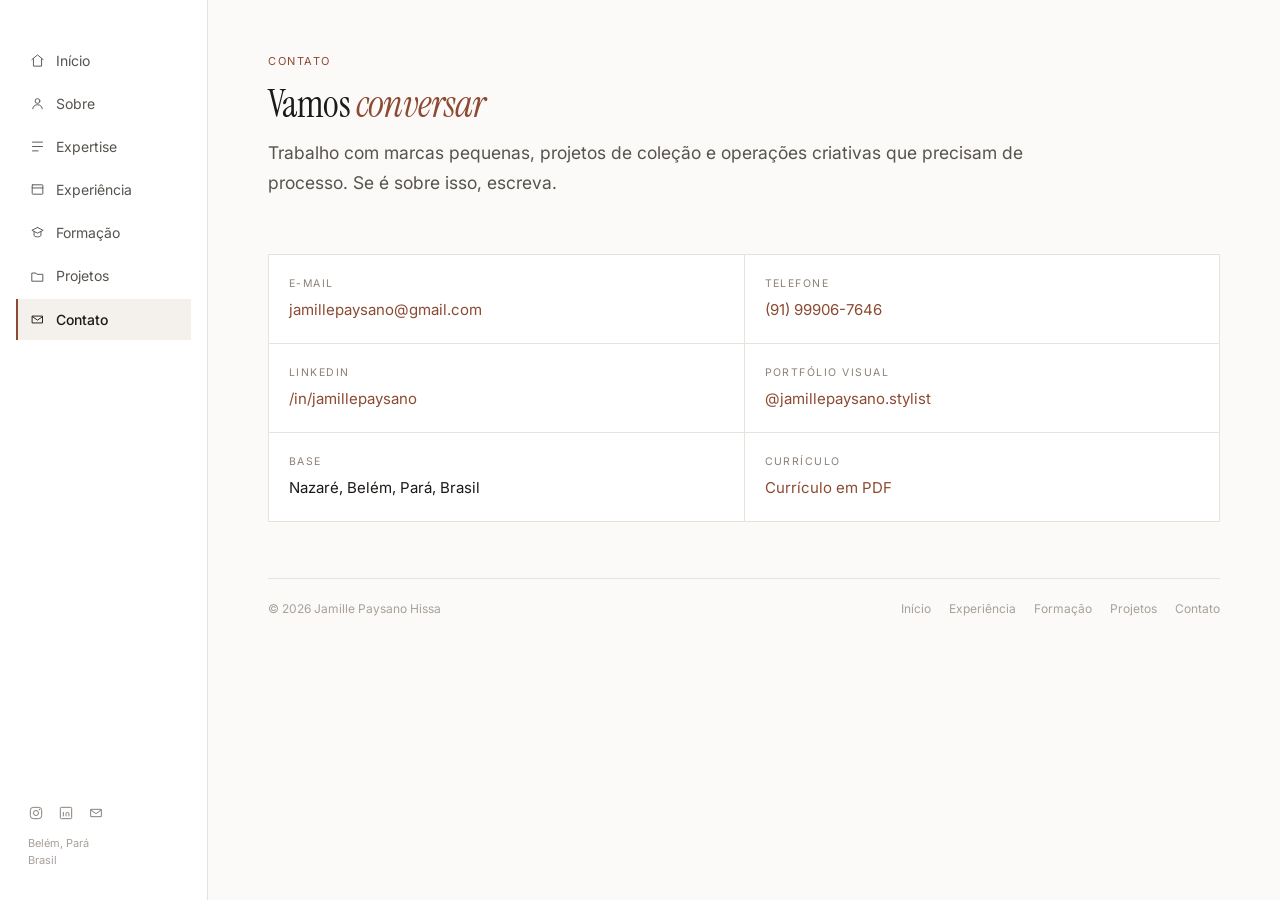
==== commit 95a6001d: "Humaniza os textos, funde a linha de formacao e troca a fonte Remove os padroes de escrita de IA que" ====
--- a/pages/contato.html
+++ b/pages/contato.html
@@ -7,7 +7,7 @@
 <meta name="description" content="Como falar com Jamille Paysano Hissa. Belém, Pará.">
 <link rel="preconnect" href="https://fonts.googleapis.com">
 <link rel="preconnect" href="https://fonts.gstatic.com" crossorigin>
-<link href="https://fonts.googleapis.com/css2?family=Instrument+Serif:ital@0;1&amp;family=Karla:ital,wght@0,300;0,400;0,500;0,600;1,400&amp;display=swap" rel="stylesheet">
+<link href="https://fonts.googleapis.com/css2?family=Instrument+Serif:ital@0;1&amp;family=Inter:wght@400;500;600&amp;display=swap" rel="stylesheet">
 <link rel="stylesheet" href="../css/styles.css">
 </head>
 <body>
@@ -71,7 +71,7 @@
         </div>
         <div class="contact-cell">
           <span class="eyebrow">Base</span>
-          <p>Nazaré, Belém — Pará, Brasil</p>
+          <p>Nazaré, Belém, Pará, Brasil</p>
         </div>
         <div class="contact-cell">
           <span class="eyebrow">Currículo</span>
--- a/css/styles.css
+++ b/css/styles.css
@@ -1,7 +1,7 @@
 /* ============================================================
    Jamille Paysano Hissa — identidade visual
    Estrutura: menu lateral fixo, ficha rótulo+valor, cards em grade.
-   Instrument Serif no display, Karla no corpo. Argila como accent.
+   Instrument Serif no display, Inter no corpo. Argila como accent.
    ============================================================ */
 
 :root{
@@ -20,7 +20,7 @@
   --clay-wash:#F4F1EC;
 
   --serif:'Instrument Serif',Georgia,'Times New Roman',serif;
-  --sans:Karla,-apple-system,BlinkMacSystemFont,'Helvetica Neue',Arial,sans-serif;
+  --sans:Inter,-apple-system,BlinkMacSystemFont,'Segoe UI','Helvetica Neue',Arial,sans-serif;
 
   --nav-w:208px;
   --pad-x:60px;
@@ -34,8 +34,8 @@
   font-family:var(--sans);
   background:var(--bg);
   color:var(--ink);
-  font-size:15px;
-  line-height:1.6;
+  font-size:16px;
+  line-height:1.65;
   -webkit-font-smoothing:antialiased;
 }
 
@@ -60,7 +60,7 @@
 }
 .eyebrow--muted{color:var(--muted)}
 
-.lede{font-size:16.5px;line-height:1.68;color:var(--ink-2);text-wrap:pretty}
+.lede{font-size:17.5px;line-height:1.7;color:var(--ink-2);text-wrap:pretty}
 
 /* ---------- layout base ---------- */
 
@@ -143,7 +143,7 @@
   display:grid;grid-template-columns:repeat(2,minmax(0,1fr));gap:11px 40px;
   padding:22px 0;border-top:1px solid var(--line);border-bottom:1px solid var(--line);
 }
-.spec-row{display:flex;gap:9px;align-items:baseline;font-size:13.5px;line-height:1.5}
+.spec-row{display:flex;gap:9px;align-items:baseline;font-size:14.5px;line-height:1.5}
 .spec-row dt{color:var(--muted);min-width:92px;flex-shrink:0}
 .spec-row dd{color:var(--ink)}
 
@@ -162,7 +162,7 @@
 .actions{display:flex;gap:9px;flex-wrap:wrap}
 .btn{
   display:inline-flex;align-items:center;gap:8px;
-  font-size:13.5px;padding:10px 17px;border:1px solid transparent;
+  font-size:14.5px;padding:10px 17px;border:1px solid transparent;
   transition:background .18s ease,border-color .18s ease,color .18s ease;
 }
 .btn svg{width:14px;height:14px;stroke:currentColor;fill:none;stroke-width:1.6;flex-shrink:0}
@@ -191,7 +191,7 @@
 .card{background:var(--surface);padding:22px 20px;display:flex;flex-direction:column;gap:10px}
 .card svg{width:19px;height:19px;stroke:var(--clay);fill:none;stroke-width:1.4;stroke-linecap:round;stroke-linejoin:round}
 .card h3{font-size:15.5px;font-weight:600;line-height:1.3}
-.card p{font-size:13.5px;color:var(--ink-3);line-height:1.6}
+.card p{font-size:14.5px;color:var(--ink-3);line-height:1.65}
 .card-tag{font-size:10.5px;letter-spacing:.12em;text-transform:uppercase;color:var(--faint)}
 
 /* ---------- lista de percurso / entradas ---------- */
@@ -206,10 +206,10 @@
 .entry-body{display:flex;flex-direction:column;gap:4px;min-width:0}
 .entry-body h3{font-size:15.5px;font-weight:600;line-height:1.35}
 .entry-org{font-weight:400;color:var(--faint)}
-.entry-body p{font-size:13.5px;color:var(--ink-3);line-height:1.6}
+.entry-body p{font-size:14.5px;color:var(--ink-3);line-height:1.65}
 .entry-body ul{list-style:none;display:flex;flex-direction:column;gap:5px;margin-top:4px}
 .entry-body li{
-  font-size:13.5px;color:var(--ink-3);line-height:1.6;
+  font-size:14.5px;color:var(--ink-3);line-height:1.6;
   padding-left:15px;position:relative;
 }
 .entry-body li::before{
@@ -223,9 +223,9 @@
 .axis{background:var(--surface);padding:22px 20px;display:flex;flex-direction:column;gap:10px}
 .axis-n{font-size:10.5px;letter-spacing:.14em;text-transform:uppercase;color:var(--clay)}
 .axis h3{font-size:15.5px;font-weight:600;line-height:1.3}
-.axis>p{font-size:13.5px;color:var(--ink-3);line-height:1.6}
+.axis>p{font-size:14.5px;color:var(--ink-3);line-height:1.65}
 .axis ul{list-style:none;display:flex;flex-direction:column;gap:5px}
-.axis li{font-size:13.5px;color:var(--ink-3);line-height:1.55;padding-left:15px;position:relative}
+.axis li{font-size:14.5px;color:var(--ink-3);line-height:1.55;padding-left:15px;position:relative}
 .axis li::before{content:"";position:absolute;left:0;top:.6em;width:6px;height:1px;background:var(--clay-line)}
 .axis-note{
   margin-top:2px;padding-top:10px;border-top:1px solid var(--line-2);
@@ -251,7 +251,7 @@
 .project-body{padding:20px;display:flex;flex-direction:column;gap:8px}
 .project-meta{font-size:11px;letter-spacing:.12em;text-transform:uppercase;color:var(--clay)}
 .project-body h3{font-size:16px;font-weight:600;line-height:1.3}
-.project-body p{font-size:13.5px;color:var(--ink-3);line-height:1.6}
+.project-body p{font-size:14.5px;color:var(--ink-3);line-height:1.65}
 
 /* ---------- contato ---------- */
 
@@ -269,7 +269,7 @@
 }
 .skill-row:last-child{border-bottom:0}
 .skill-row dt{font-size:13px;font-weight:600;color:var(--muted)}
-.skill-row dd{font-size:13.5px;color:var(--ink-3);line-height:1.65}
+.skill-row dd{font-size:14.5px;color:var(--ink-3);line-height:1.65}
 
 /* ---------- citação ---------- */
 
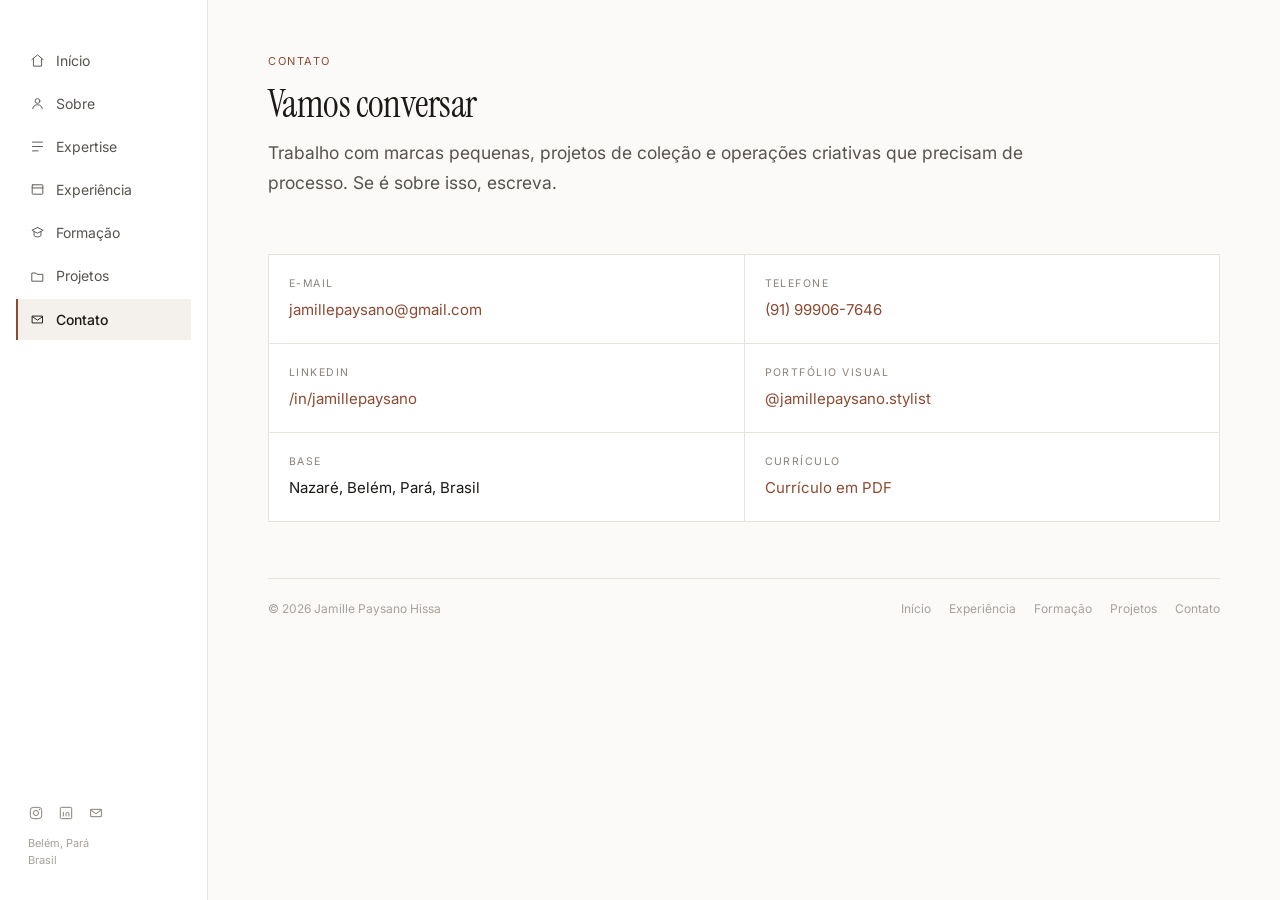
==== commit 6fd22859: "Remove os italicos decorativos dos titulos de pagina Padrao 25: italico de palavra unica no fim de t" ====
--- a/pages/contato.html
+++ b/pages/contato.html
@@ -47,7 +47,7 @@
   <main class="content">
     <section class="page-head">
       <p class="eyebrow">Contato</p>
-      <h1 class="display">Vamos <em>conversar</em></h1>
+      <h1 class="display">Vamos conversar</h1>
       <p class="lede">Trabalho com marcas pequenas, projetos de coleção e operações criativas que precisam de processo. Se é sobre isso, escreva.</p>
     </section>
 
--- a/css/styles.css
+++ b/css/styles.css
@@ -51,7 +51,6 @@
   letter-spacing:-.015em;
   line-height:1.06;
 }
-.display em{font-style:italic;color:var(--clay)}
 
 .eyebrow{
   display:inline-flex;align-items:center;gap:7px;
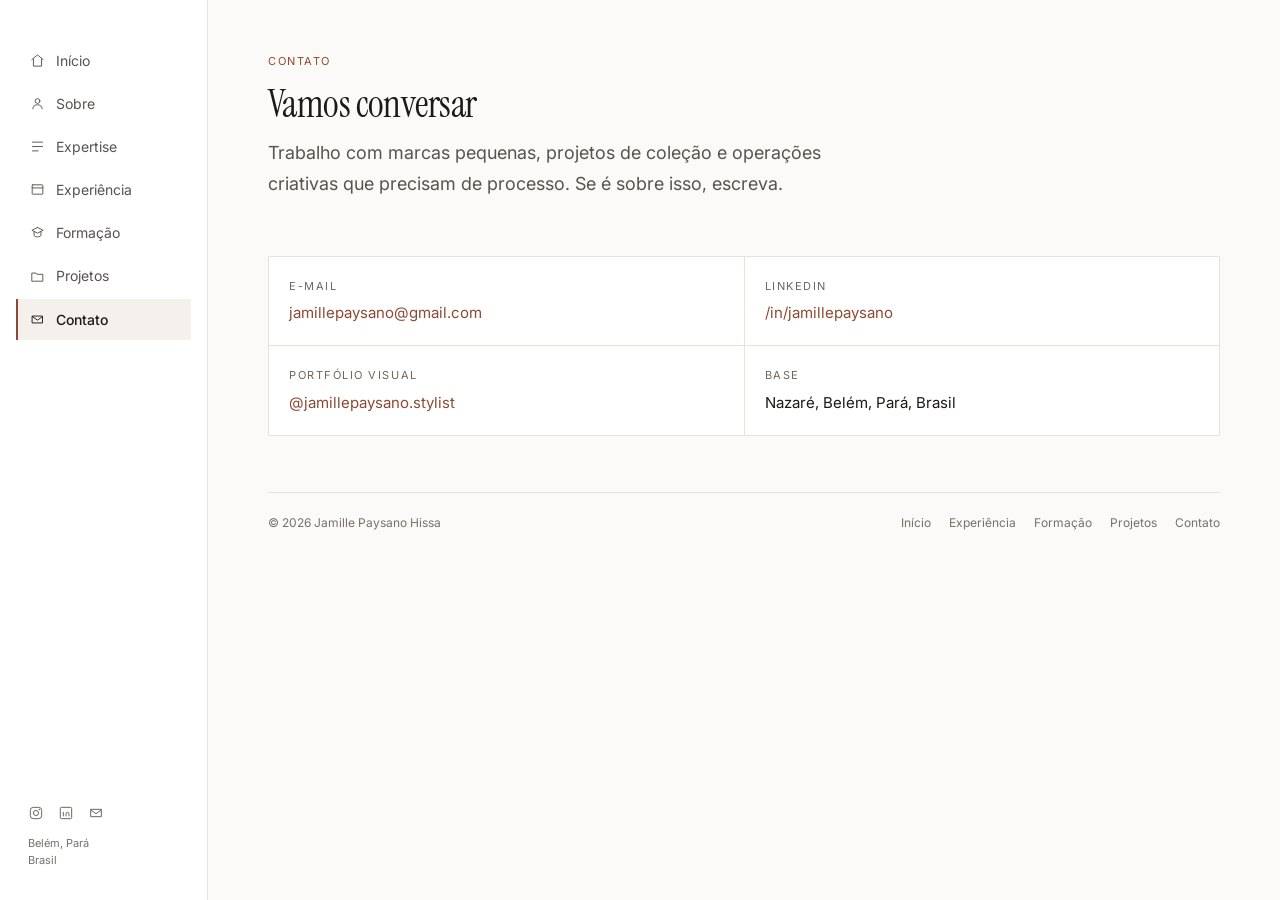
==== commit 8043a603: "Remove telefone e curriculo em PDF da pagina de contato Sai o numero de telefone e o link de curricu" ====
--- a/pages/contato.html
+++ b/pages/contato.html
@@ -58,10 +58,6 @@
           <a href="mailto:jamillepaysano@gmail.com">jamillepaysano@gmail.com</a>
         </div>
         <div class="contact-cell">
-          <span class="eyebrow">Telefone</span>
-          <a href="tel:+5591999067646">(91) 99906-7646</a>
-        </div>
-        <div class="contact-cell">
           <span class="eyebrow">LinkedIn</span>
           <a href="https://www.linkedin.com/in/jamillepaysano/" target="_blank" rel="noopener">/in/jamillepaysano</a>
         </div>
@@ -72,11 +68,6 @@
         <div class="contact-cell">
           <span class="eyebrow">Base</span>
           <p>Nazaré, Belém, Pará, Brasil</p>
-        </div>
-        <div class="contact-cell">
-          <span class="eyebrow">Currículo</span>
-          <!-- SUBSTITUIR: colocar o PDF em assets/ e apontar o link -->
-          <a href="#">Currículo em PDF</a>
         </div>
       </div>
     </section>
--- a/css/styles.css
+++ b/css/styles.css
@@ -9,9 +9,12 @@
   --surface:#FFFFFF;
   --ink:#1C1917;
   --ink-2:#57534E;
-  --ink-3:#78716C;
-  --muted:#8A8178;
-  --faint:#A8A099;
+  /* Contraste medido sobre --bg: ink-3 5.9:1, muted 5.5:1, faint 4.6:1.
+     Os três passam no AA (4.5:1) em texto pequeno — inclusive rótulo
+     e legenda, que são texto de leitura, não decoração. */
+  --ink-3:#6B645F;
+  --muted:#6E665F;
+  --faint:#787069;
   --line:#E7E2DA;
   --line-2:#EDE8E0;
   --clay:#8C4A32;
@@ -24,6 +27,13 @@
 
   --nav-w:208px;
   --pad-x:60px;
+
+  /* Largura de leitura. Medido no browser: o "0" da Inter é mais estreito
+     que a média das minúsculas, então 1ch rende ~1.75 caractere real.
+     --measure dá ~66 caracteres por linha (prosa corrida);
+     --measure-2 dá ~54, para texto curto dentro de grade. */
+  --measure:38ch;
+  --measure-2:46ch;
 }
 
 *,*::before,*::after{box-sizing:border-box;margin:0;padding:0}
@@ -59,7 +69,7 @@
 }
 .eyebrow--muted{color:var(--muted)}
 
-.lede{font-size:17.5px;line-height:1.7;color:var(--ink-2);text-wrap:pretty}
+.lede{font-size:18px;line-height:1.7;color:var(--ink-2);text-wrap:pretty;max-width:52ch}
 
 /* ---------- layout base ---------- */
 
@@ -91,7 +101,7 @@
 .brand-mark span{font-style:italic;color:var(--clay)}
 .brand-sub{
   display:block;margin-top:8px;
-  font-size:10.5px;letter-spacing:.16em;text-transform:uppercase;color:var(--muted);
+  font-size:11px;letter-spacing:.16em;text-transform:uppercase;color:var(--muted);
 }
 
 .nav{display:flex;flex-direction:column;gap:2px;padding:0 16px;list-style:none}
@@ -111,7 +121,11 @@
 .social svg{width:16px;height:16px;stroke:currentColor;fill:none;stroke-width:1.5}
 .sidebar-base{font-size:11px;color:var(--faint);line-height:1.5}
 
-.nav-toggle{display:none;background:none;border:0;cursor:pointer;padding:6px}
+.nav-toggle{
+  display:none;background:none;border:0;cursor:pointer;
+  padding:6px;min-width:44px;min-height:44px;
+  align-items:center;justify-content:center;
+}
 .nav-toggle svg{width:22px;height:22px;stroke:var(--ink);fill:none;stroke-width:1.5;stroke-linecap:round}
 .topbar{display:none}
 
@@ -135,21 +149,21 @@
 }
 
 .intro-name{font-size:46px;margin-bottom:14px}
-.intro-lede{max-width:41em}
+.intro-lede{max-width:52ch}
 
 /* ficha rótulo + valor */
 .spec{
   display:grid;grid-template-columns:repeat(2,minmax(0,1fr));gap:11px 40px;
   padding:22px 0;border-top:1px solid var(--line);border-bottom:1px solid var(--line);
 }
-.spec-row{display:flex;gap:9px;align-items:baseline;font-size:14.5px;line-height:1.5}
+.spec-row{display:flex;gap:9px;align-items:baseline;font-size:15px;line-height:1.5}
 .spec-row dt{color:var(--muted);min-width:92px;flex-shrink:0}
 .spec-row dd{color:var(--ink)}
 
 /* ficha compacta da coluna do retrato */
 .mini{display:flex;flex-direction:column;gap:7px}
 .mini-row{
-  display:flex;justify-content:space-between;gap:12px;font-size:12.5px;
+  display:flex;justify-content:space-between;gap:12px;font-size:13px;
   border-bottom:1px solid var(--line-2);padding-bottom:6px;
 }
 .mini-row:last-child{border-bottom:0;padding-bottom:0}
@@ -161,7 +175,7 @@
 .actions{display:flex;gap:9px;flex-wrap:wrap}
 .btn{
   display:inline-flex;align-items:center;gap:8px;
-  font-size:14.5px;padding:10px 17px;border:1px solid transparent;
+  font-size:15px;padding:10px 17px;border:1px solid transparent;
   transition:background .18s ease,border-color .18s ease,color .18s ease;
 }
 .btn svg{width:14px;height:14px;stroke:currentColor;fill:none;stroke-width:1.6;flex-shrink:0}
@@ -189,9 +203,9 @@
 }
 .card{background:var(--surface);padding:22px 20px;display:flex;flex-direction:column;gap:10px}
 .card svg{width:19px;height:19px;stroke:var(--clay);fill:none;stroke-width:1.4;stroke-linecap:round;stroke-linejoin:round}
-.card h3{font-size:15.5px;font-weight:600;line-height:1.3}
-.card p{font-size:14.5px;color:var(--ink-3);line-height:1.65}
-.card-tag{font-size:10.5px;letter-spacing:.12em;text-transform:uppercase;color:var(--faint)}
+.card h3{font-size:16px;font-weight:600;line-height:1.3}
+.card p{font-size:15px;color:var(--ink-3);line-height:1.65}
+.card-tag{font-size:11px;letter-spacing:.12em;text-transform:uppercase;color:var(--faint)}
 
 /* ---------- lista de percurso / entradas ---------- */
 
@@ -203,12 +217,13 @@
 .entry:last-child{border-bottom:0}
 .entry-date{font-size:13px;font-weight:600;color:var(--muted)}
 .entry-body{display:flex;flex-direction:column;gap:4px;min-width:0}
-.entry-body h3{font-size:15.5px;font-weight:600;line-height:1.35}
-.entry-org{font-weight:400;color:var(--faint)}
-.entry-body p{font-size:14.5px;color:var(--ink-3);line-height:1.65}
-.entry-body ul{list-style:none;display:flex;flex-direction:column;gap:5px;margin-top:4px}
+.entry-body h3{font-size:16px;font-weight:600;line-height:1.35}
+/* nome da instituição é prova de credencial: precisa de contraste de corpo */
+.entry-org{font-weight:400;color:var(--muted)}
+.entry-body p{font-size:15px;color:var(--ink-3);line-height:1.65;max-width:var(--measure-2)}
+.entry-body ul{list-style:none;display:flex;flex-direction:column;gap:5px;margin-top:4px;max-width:var(--measure-2)}
 .entry-body li{
-  font-size:14.5px;color:var(--ink-3);line-height:1.6;
+  font-size:15px;color:var(--ink-3);line-height:1.6;
   padding-left:15px;position:relative;
 }
 .entry-body li::before{
@@ -220,22 +235,22 @@
 
 .axes{display:grid;grid-template-columns:repeat(3,minmax(0,1fr));gap:1px;background:var(--line);border:1px solid var(--line)}
 .axis{background:var(--surface);padding:22px 20px;display:flex;flex-direction:column;gap:10px}
-.axis-n{font-size:10.5px;letter-spacing:.14em;text-transform:uppercase;color:var(--clay)}
-.axis h3{font-size:15.5px;font-weight:600;line-height:1.3}
-.axis>p{font-size:14.5px;color:var(--ink-3);line-height:1.65}
+.axis-n{font-size:11px;letter-spacing:.14em;text-transform:uppercase;color:var(--clay)}
+.axis h3{font-size:16px;font-weight:600;line-height:1.3}
+.axis>p{font-size:15px;color:var(--ink-3);line-height:1.65}
 .axis ul{list-style:none;display:flex;flex-direction:column;gap:5px}
-.axis li{font-size:14.5px;color:var(--ink-3);line-height:1.55;padding-left:15px;position:relative}
+.axis li{font-size:15px;color:var(--ink-3);line-height:1.55;padding-left:15px;position:relative}
 .axis li::before{content:"";position:absolute;left:0;top:.6em;width:6px;height:1px;background:var(--clay-line)}
 .axis-note{
   margin-top:2px;padding-top:10px;border-top:1px solid var(--line-2);
-  font-size:12.5px;color:var(--muted);line-height:1.55;
+  font-size:13px;color:var(--muted);line-height:1.55;
 }
 
 /* ---------- cabeçalho de página interna ---------- */
 
 .page-head{display:flex;flex-direction:column;gap:14px}
 .page-head h1{font-size:38px}
-.page-head .lede{max-width:44em}
+.page-head .lede{max-width:52ch}
 
 /* ---------- projetos ---------- */
 
@@ -250,13 +265,13 @@
 .project-body{padding:20px;display:flex;flex-direction:column;gap:8px}
 .project-meta{font-size:11px;letter-spacing:.12em;text-transform:uppercase;color:var(--clay)}
 .project-body h3{font-size:16px;font-weight:600;line-height:1.3}
-.project-body p{font-size:14.5px;color:var(--ink-3);line-height:1.65}
+.project-body p{font-size:15px;color:var(--ink-3);line-height:1.65}
 
 /* ---------- contato ---------- */
 
 .contact-grid{display:grid;grid-template-columns:repeat(2,minmax(0,1fr));gap:1px;background:var(--line);border:1px solid var(--line)}
 .contact-cell{background:var(--surface);padding:20px;display:flex;flex-direction:column;gap:6px}
-.contact-cell .eyebrow{color:var(--muted);font-size:10.5px}
+.contact-cell .eyebrow{color:var(--muted);font-size:11px}
 .contact-cell a,.contact-cell p{font-size:15px}
 
 /* ---------- competências ---------- */
@@ -268,7 +283,7 @@
 }
 .skill-row:last-child{border-bottom:0}
 .skill-row dt{font-size:13px;font-weight:600;color:var(--muted)}
-.skill-row dd{font-size:14.5px;color:var(--ink-3);line-height:1.65}
+.skill-row dd{font-size:15px;color:var(--ink-3);line-height:1.65;max-width:var(--measure)}
 
 /* ---------- citação ---------- */
 
@@ -280,7 +295,7 @@
 
 /* ---------- prosa ---------- */
 
-.prose{display:flex;flex-direction:column;gap:14px;max-width:44em}
+.prose{display:flex;flex-direction:column;gap:14px;max-width:var(--measure)}
 .prose p{font-size:15px;color:var(--ink-2);line-height:1.72}
 .prose-intro{font-family:var(--serif);font-size:26px;line-height:1.32;color:var(--ink);margin-bottom:2px}
 
@@ -330,7 +345,8 @@
   .brand{padding:0}
   .brand-mark{font-size:21px}
   .brand-sub{font-size:9px;margin-top:4px}
-  .nav-toggle{display:block}
+  /* flex, nao block: o alvo de 44px so centraliza o icone com flex */
+  .nav-toggle{display:inline-flex}
 
   /* fechado precisa medir zero: o padding só entra com o estado aberto */
   .nav{
@@ -357,8 +373,21 @@
 
   /* alvo de toque confortável no celular */
   .actions{flex-direction:column}
-  .btn{justify-content:center;padding:14px 18px;min-height:48px;font-size:14.5px}
+  .btn{justify-content:center;padding:14px 18px;min-height:48px;font-size:15px}
 
   .foot{flex-direction:column;align-items:flex-start;gap:12px}
   .foot-links{flex-wrap:wrap;gap:14px}
 }
+
+/* ---------- movimento reduzido ---------- */
+
+/* Quem pediu menos animacao ve o conteudo direto, sem transicao e sem
+   depender do observer. O scroll suave tambem sai: e movimento nao pedido. */
+@media(prefers-reduced-motion:reduce){
+  html{scroll-behavior:auto}
+  *,*::before,*::after{
+    animation-duration:.01ms!important;animation-iteration-count:1!important;
+    transition-duration:.01ms!important;scroll-behavior:auto!important;
+  }
+  .js-reveal{opacity:1;transform:none}
+}
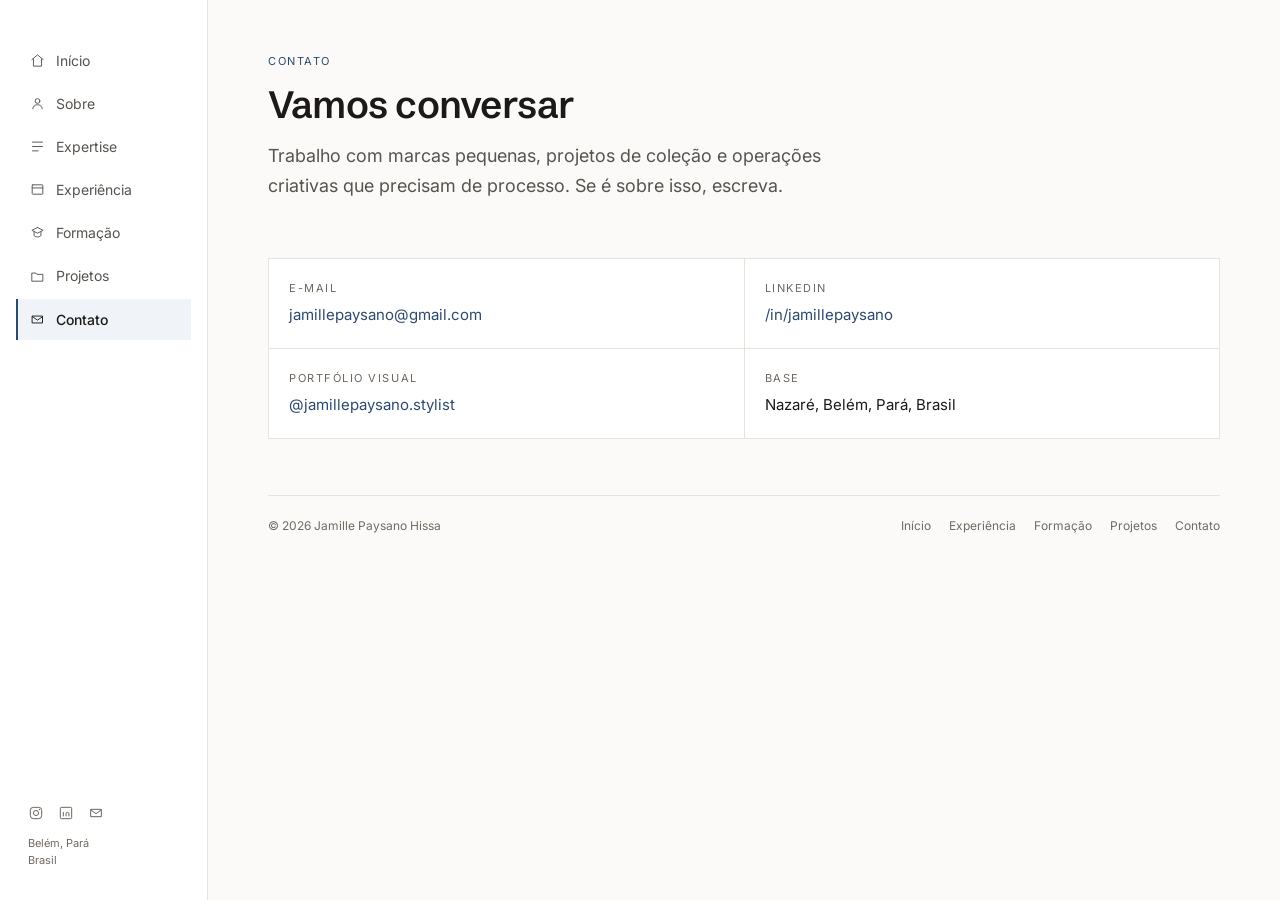
==== commit 1b2d5fa9: "Troca a fonte de display por uma sans formal Instrument Serif sai; entra Schibsted Grotesk, uma grot" ====
--- a/pages/contato.html
+++ b/pages/contato.html
@@ -7,7 +7,7 @@
 <meta name="description" content="Como falar com Jamille Paysano Hissa. Belém, Pará.">
 <link rel="preconnect" href="https://fonts.googleapis.com">
 <link rel="preconnect" href="https://fonts.gstatic.com" crossorigin>
-<link href="https://fonts.googleapis.com/css2?family=Instrument+Serif:ital@0;1&amp;family=Inter:wght@400;500;600&amp;display=swap" rel="stylesheet">
+<link href="https://fonts.googleapis.com/css2?family=Schibsted+Grotesk:wght@400;500;600;700&amp;family=Inter:wght@400;500;600&amp;display=swap" rel="stylesheet">
 <link rel="stylesheet" href="../css/styles.css">
 </head>
 <body>
@@ -26,8 +26,8 @@
 
     <ul class="nav" id="nav">
       <li><a href="../index.html"><svg viewBox="0 0 24 24" aria-hidden="true"><path d="M3 10.5 12 3l9 7.5"/><path d="M5.5 9.5V21h13V9.5"/></svg>Início</a></li>
-      <li><a href="../index.html#sobre"><svg viewBox="0 0 24 24" aria-hidden="true"><circle cx="12" cy="8" r="3.8"/><path d="M4.5 20.5c0-4.1 3.4-6.5 7.5-6.5s7.5 2.4 7.5 6.5"/></svg>Sobre</a></li>
-      <li><a href="../index.html#expertise"><svg viewBox="0 0 24 24" aria-hidden="true"><path d="M4 5h16M4 12h16M4 19h9"/></svg>Expertise</a></li>
+      <li><a href="sobre.html"><svg viewBox="0 0 24 24" aria-hidden="true"><circle cx="12" cy="8" r="3.8"/><path d="M4.5 20.5c0-4.1 3.4-6.5 7.5-6.5s7.5 2.4 7.5 6.5"/></svg>Sobre</a></li>
+      <li><a href="expertise.html"><svg viewBox="0 0 24 24" aria-hidden="true"><path d="M4 5h16M4 12h16M4 19h9"/></svg>Expertise</a></li>
       <li><a href="experiencia.html"><svg viewBox="0 0 24 24" aria-hidden="true"><rect x="3.5" y="4.5" width="17" height="15" rx="1"/><path d="M3.5 9.5h17"/></svg>Experiência</a></li>
       <li><a href="formacao.html"><svg viewBox="0 0 24 24" aria-hidden="true"><path d="M12 4 3 8.5l9 4.5 9-4.5L12 4Z"/><path d="M6.5 11v5.5c0 1.4 2.5 2.5 5.5 2.5s5.5-1.1 5.5-2.5V11"/></svg>Formação</a></li>
       <li><a href="projetos.html"><svg viewBox="0 0 24 24" aria-hidden="true"><path d="M3.5 6.5h6l1.5 2h9.5v11h-17z"/></svg>Projetos</a></li>
--- a/css/styles.css
+++ b/css/styles.css
@@ -1,7 +1,7 @@
 /* ============================================================
    Jamille Paysano Hissa — identidade visual
    Estrutura: menu lateral fixo, ficha rótulo+valor, cards em grade.
-   Instrument Serif no display, Inter no corpo. Argila como accent.
+   Schibsted Grotesk no display, Inter no corpo. Azul-ardósia como accent.
    ============================================================ */
 
 :root{
@@ -9,20 +9,27 @@
   --surface:#FFFFFF;
   --ink:#1C1917;
   --ink-2:#57534E;
-  /* Contraste medido sobre --bg: ink-3 5.9:1, muted 5.5:1, faint 4.6:1.
+  /* Contraste medido sobre --bg: ink-3 5.9:1, muted 5.4:1, faint 5.1:1.
      Os três passam no AA (4.5:1) em texto pequeno — inclusive rótulo
-     e legenda, que são texto de leitura, não decoração. */
+     e legenda, que são texto de leitura, não decoração. O --faint é
+     medido também sobre --clay-wash (4.8:1), que é fundo de card. */
   --ink-3:#6B645F;
   --muted:#6E665F;
-  --faint:#787069;
+  --faint:#726A63;
   --line:#E7E2DA;
   --line-2:#EDE8E0;
-  --clay:#8C4A32;
-  --clay-deep:#6B3524;
-  --clay-line:#E0CFC5;
-  --clay-wash:#F4F1EC;
-
-  --serif:'Instrument Serif',Georgia,'Times New Roman',serif;
+
+  /* Accent: azul-ardósia. Azul lê como gestão/corporativo; o tom
+     acinzentado evita o azul-genérico e conversa com o fundo quente.
+     8.7:1 sobre --bg e 9.1:1 para branco sobre ele. */
+  --clay:#2C4A6E;
+  --clay-deep:#1E3550;
+  --clay-line:#CFD8E4;
+  --clay-wash:#F0F3F7;
+
+  /* Display: grotesca de jornal — formal e sóbria, com terminações retas.
+     O nome do token segue --serif para não espalhar a troca pelo CSS. */
+  --serif:'Schibsted Grotesk',-apple-system,BlinkMacSystemFont,'Segoe UI',Arial,sans-serif;
   --sans:Inter,-apple-system,BlinkMacSystemFont,'Segoe UI','Helvetica Neue',Arial,sans-serif;
 
   --nav-w:208px;
@@ -55,11 +62,14 @@
 
 /* ---------- tipografia ---------- */
 
+/* Peso 600 e entrelinha 1.12: numa sans o peso 400 do desenho serifado
+   ficava sem presença, e 1.06 fechava demais as linhas sem as serifas
+   para guiar o olho. O tracking negativo é mantido, mais suave. */
 .display{
   font-family:var(--serif);
-  font-weight:400;
-  letter-spacing:-.015em;
-  line-height:1.06;
+  font-weight:600;
+  letter-spacing:-.02em;
+  line-height:1.12;
 }
 
 .eyebrow{
@@ -95,10 +105,12 @@
 .brand{display:block;padding:0 28px;color:var(--ink)}
 .brand:hover{color:var(--ink)}
 .brand-mark{
-  font-family:var(--serif);font-size:27px;line-height:1;letter-spacing:-.01em;
+  font-family:var(--serif);font-size:26px;font-weight:600;line-height:1;letter-spacing:-.02em;
   display:block;
 }
-.brand-mark span{font-style:italic;color:var(--clay)}
+/* sem itálico: o ponto inclinado era gesto de serifada e destoa numa
+   grotesca formal. A cor do accent já basta para destacá-lo. */
+.brand-mark span{color:var(--clay)}
 .brand-sub{
   display:block;margin-top:8px;
   font-size:11px;letter-spacing:.16em;text-transform:uppercase;color:var(--muted);
@@ -131,33 +143,51 @@
 
 /* ---------- cabeçalho de apresentação ---------- */
 
-.intro{display:flex;gap:44px;align-items:flex-start}
-.intro-aside{flex-shrink:0;width:244px;display:flex;flex-direction:column;gap:16px}
-.intro-main{flex-grow:1;min-width:0;display:flex;flex-direction:column;gap:20px}
-
+/* Hero mais denso: retrato maior à esquerda, tudo (nome, lede, ficha e
+   ações) empilhado à direita numa coluna só, resolvido em uma tela. */
+.intro{display:flex;gap:48px;align-items:center}
+.intro-aside{flex-shrink:0;width:296px;display:flex;flex-direction:column;gap:16px}
+.intro-main{flex-grow:1;min-width:0;display:flex;flex-direction:column;gap:18px}
+
+/* Recorte orgânico: cantos assimétricos tiram o peso do retângulo reto
+   sem virar círculo, que cortaria demais o enquadramento da foto. */
 .portrait{
-  width:100%;height:300px;object-fit:cover;object-position:center 14%;
+  width:100%;height:344px;object-fit:cover;object-position:center 14%;
   filter:saturate(.94);
-}
-
+  border-radius:38% 42% 40% 36%/32% 30% 38% 40%;
+}
+
+/* Selo sólido em vez de contorno: marca o hero com um bloco de cor,
+   do jeito que o badge do topo funciona como carimbo. */
 .status{
   align-self:flex-start;
-  border:1px solid var(--clay-line);padding:5px 11px;
+  background:var(--clay);color:#fff;border:0;
+  padding:5px 10px;
 }
 .status::before{
-  content:"";width:5px;height:5px;border-radius:50%;background:var(--clay);
-}
-
-.intro-name{font-size:46px;margin-bottom:14px}
+  content:"";width:5px;height:5px;border-radius:50%;background:#fff;
+}
+
+.intro-name{font-size:46px;margin-bottom:12px}
 .intro-lede{max-width:52ch}
 
 /* ficha rótulo + valor */
 .spec{
-  display:grid;grid-template-columns:repeat(2,minmax(0,1fr));gap:11px 40px;
-  padding:22px 0;border-top:1px solid var(--line);border-bottom:1px solid var(--line);
+  display:grid;grid-template-columns:repeat(2,minmax(0,1fr));gap:13px 36px;
+  padding:18px 0;border-top:1px solid var(--line);border-bottom:1px solid var(--line);
 }
 .spec-row{display:flex;gap:9px;align-items:baseline;font-size:15px;line-height:1.5}
-.spec-row dt{color:var(--muted);min-width:92px;flex-shrink:0}
+/* Marcador antes do rótulo: dá ritmo à lista sem precisar de borda. */
+.spec-row dt{
+  color:var(--muted);min-width:92px;flex-shrink:0;
+  display:flex;align-items:baseline;gap:7px;
+}
+.spec-row dt::before{
+  content:"";flex-shrink:0;
+  width:5px;height:5px;border-radius:50%;
+  border:1px solid var(--clay);
+  transform:translateY(-1px);
+}
 .spec-row dd{color:var(--ink)}
 
 /* ficha compacta da coluna do retrato */
@@ -191,7 +221,7 @@
   display:flex;align-items:baseline;justify-content:space-between;gap:16px;
   border-bottom:1px solid var(--line);padding-bottom:13px;
 }
-.block-title{font-family:var(--serif);font-size:27px;font-weight:400;letter-spacing:-.01em}
+.block-title{font-family:var(--serif);font-size:26px;font-weight:600;letter-spacing:-.02em}
 .block-note{font-size:12px;color:var(--faint)}
 .block-note a{color:var(--clay)}
 
@@ -261,7 +291,9 @@
   display:flex;align-items:center;justify-content:center;
   border-bottom:1px solid var(--line);
 }
-.project-canvas span{font-size:11px;letter-spacing:.14em;text-transform:uppercase;color:var(--faint)}
+/* --faint passa sobre --bg, mas o canvas tem fundo --clay-wash, mais
+   escuro: sobre ele o texto cai para 4.31:1 e reprova. Usa --muted. */
+.project-canvas span{font-size:11px;letter-spacing:.14em;text-transform:uppercase;color:var(--muted)}
 .project-body{padding:20px;display:flex;flex-direction:column;gap:8px}
 .project-meta{font-size:11px;letter-spacing:.12em;text-transform:uppercase;color:var(--clay)}
 .project-body h3{font-size:16px;font-weight:600;line-height:1.3}
@@ -288,8 +320,8 @@
 /* ---------- citação ---------- */
 
 .pull{
-  font-family:var(--serif);font-size:21px;line-height:1.4;color:var(--ink);
-  border-left:2px solid var(--clay);padding-left:18px;font-weight:400;
+  font-family:var(--serif);font-size:20px;line-height:1.45;color:var(--ink);
+  border-left:2px solid var(--clay);padding-left:18px;font-weight:500;
 }
 .pull-cap{margin-top:10px;font-size:11px;letter-spacing:.14em;text-transform:uppercase;color:var(--muted)}
 
@@ -297,7 +329,9 @@
 
 .prose{display:flex;flex-direction:column;gap:14px;max-width:var(--measure)}
 .prose p{font-size:15px;color:var(--ink-2);line-height:1.72}
-.prose-intro{font-family:var(--serif);font-size:26px;line-height:1.32;color:var(--ink);margin-bottom:2px}
+/* ".prose p" tem especificidade maior que ".prose-intro" sozinho, entao
+   o tamanho da abertura era ignorado. Qualifica para empatar e vencer. */
+.prose p.prose-intro{font-family:var(--serif);font-size:24px;font-weight:600;line-height:1.34;letter-spacing:-.015em;color:var(--ink);margin-bottom:2px}
 
 .two-col{display:grid;grid-template-columns:1.4fr .6fr;gap:44px;align-items:start}
 
@@ -359,7 +393,9 @@
 
   .content{margin-left:0;padding:26px var(--pad-x) 40px;gap:34px}
 
-  .intro{flex-direction:column;gap:18px}
+  /* stretch, nao center: empilhado, o align-items:center do desktop
+     encolheria a coluna de texto em vez de ocupar a largura toda */
+  .intro{flex-direction:column;gap:18px;align-items:stretch}
   .intro-aside{width:100%}
   .portrait{height:290px}
   .intro-name{font-size:34px}
@@ -377,6 +413,42 @@
 
   .foot{flex-direction:column;align-items:flex-start;gap:12px}
   .foot-links{flex-wrap:wrap;gap:14px}
+}
+
+/* ---------- cursor ---------- */
+
+/* Dois circulos que seguem o mouse: um ponto solido, como a cabeca de um
+   alfinete, e um anel que persegue com atraso, como a linha atras da
+   agulha. O cursor do sistema fica: isso e camada decorativa, nunca a
+   unica pista de onde esta o ponteiro. */
+.cursor-dot,.cursor-ring{
+  position:fixed;top:0;left:0;z-index:9999;
+  pointer-events:none;border-radius:50%;
+  opacity:0;transition:opacity .3s ease;
+  will-change:transform;
+}
+.cursor-dot{
+  width:6px;height:6px;margin:-3px 0 0 -3px;
+  background:var(--clay);
+}
+.cursor-ring{
+  width:30px;height:30px;margin:-15px 0 0 -15px;
+  border:1px solid var(--clay-line);
+  transition:opacity .3s ease,width .18s ease,height .18s ease,
+             margin .18s ease,border-color .18s ease;
+}
+.cursor-on .cursor-dot,.cursor-on .cursor-ring{opacity:1}
+
+/* Sobre algo clicavel o anel abre e escurece: confirma o alvo sem
+   depender de cor no proprio elemento. */
+.cursor-active .cursor-ring{
+  width:46px;height:46px;margin:-23px 0 0 -23px;
+  border-color:var(--clay);
+}
+
+/* Nada disso em telas de toque, que nao tem ponteiro. */
+@media(hover:none),(pointer:coarse){
+  .cursor-dot,.cursor-ring{display:none}
 }
 
 /* ---------- movimento reduzido ---------- */
@@ -390,4 +462,6 @@
     transition-duration:.01ms!important;scroll-behavior:auto!important;
   }
   .js-reveal{opacity:1;transform:none}
-}
+  /* o cursor que persegue e movimento continuo: sai por completo */
+  .cursor-dot,.cursor-ring{display:none}
+}
